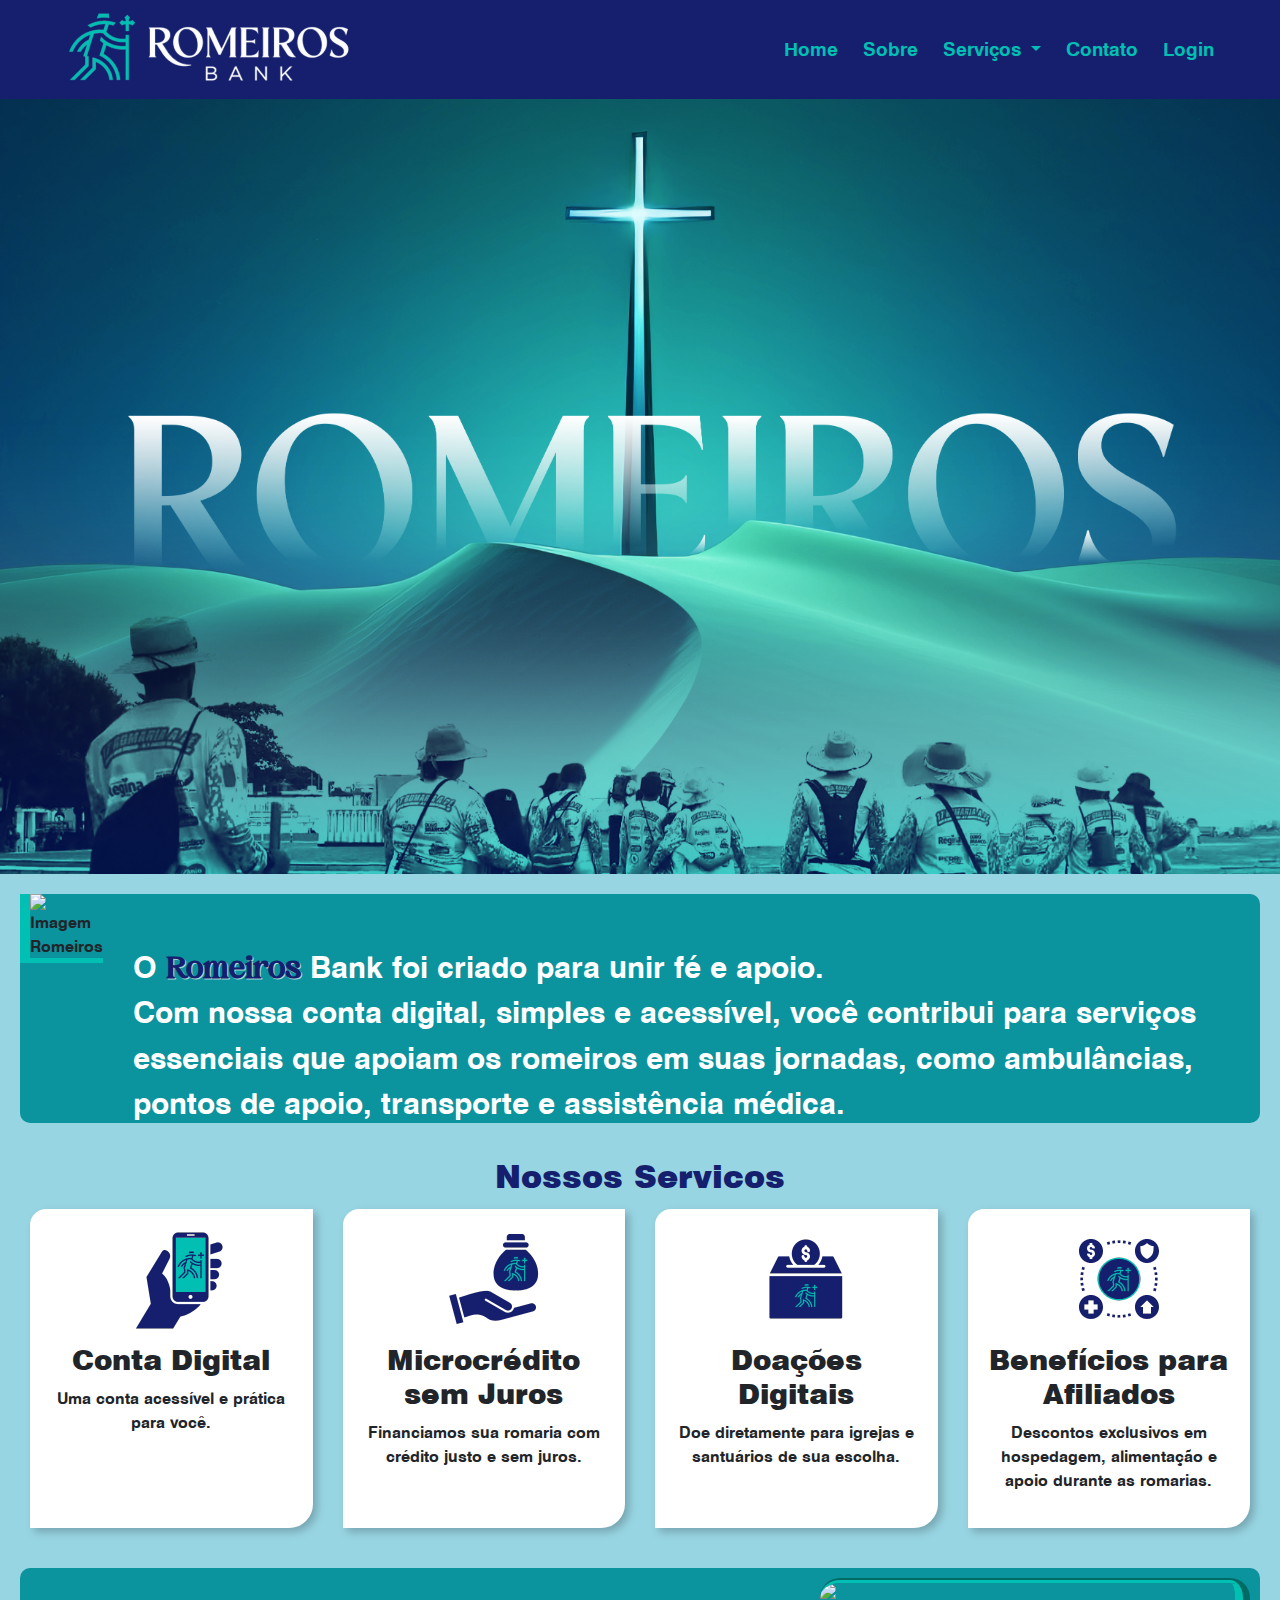
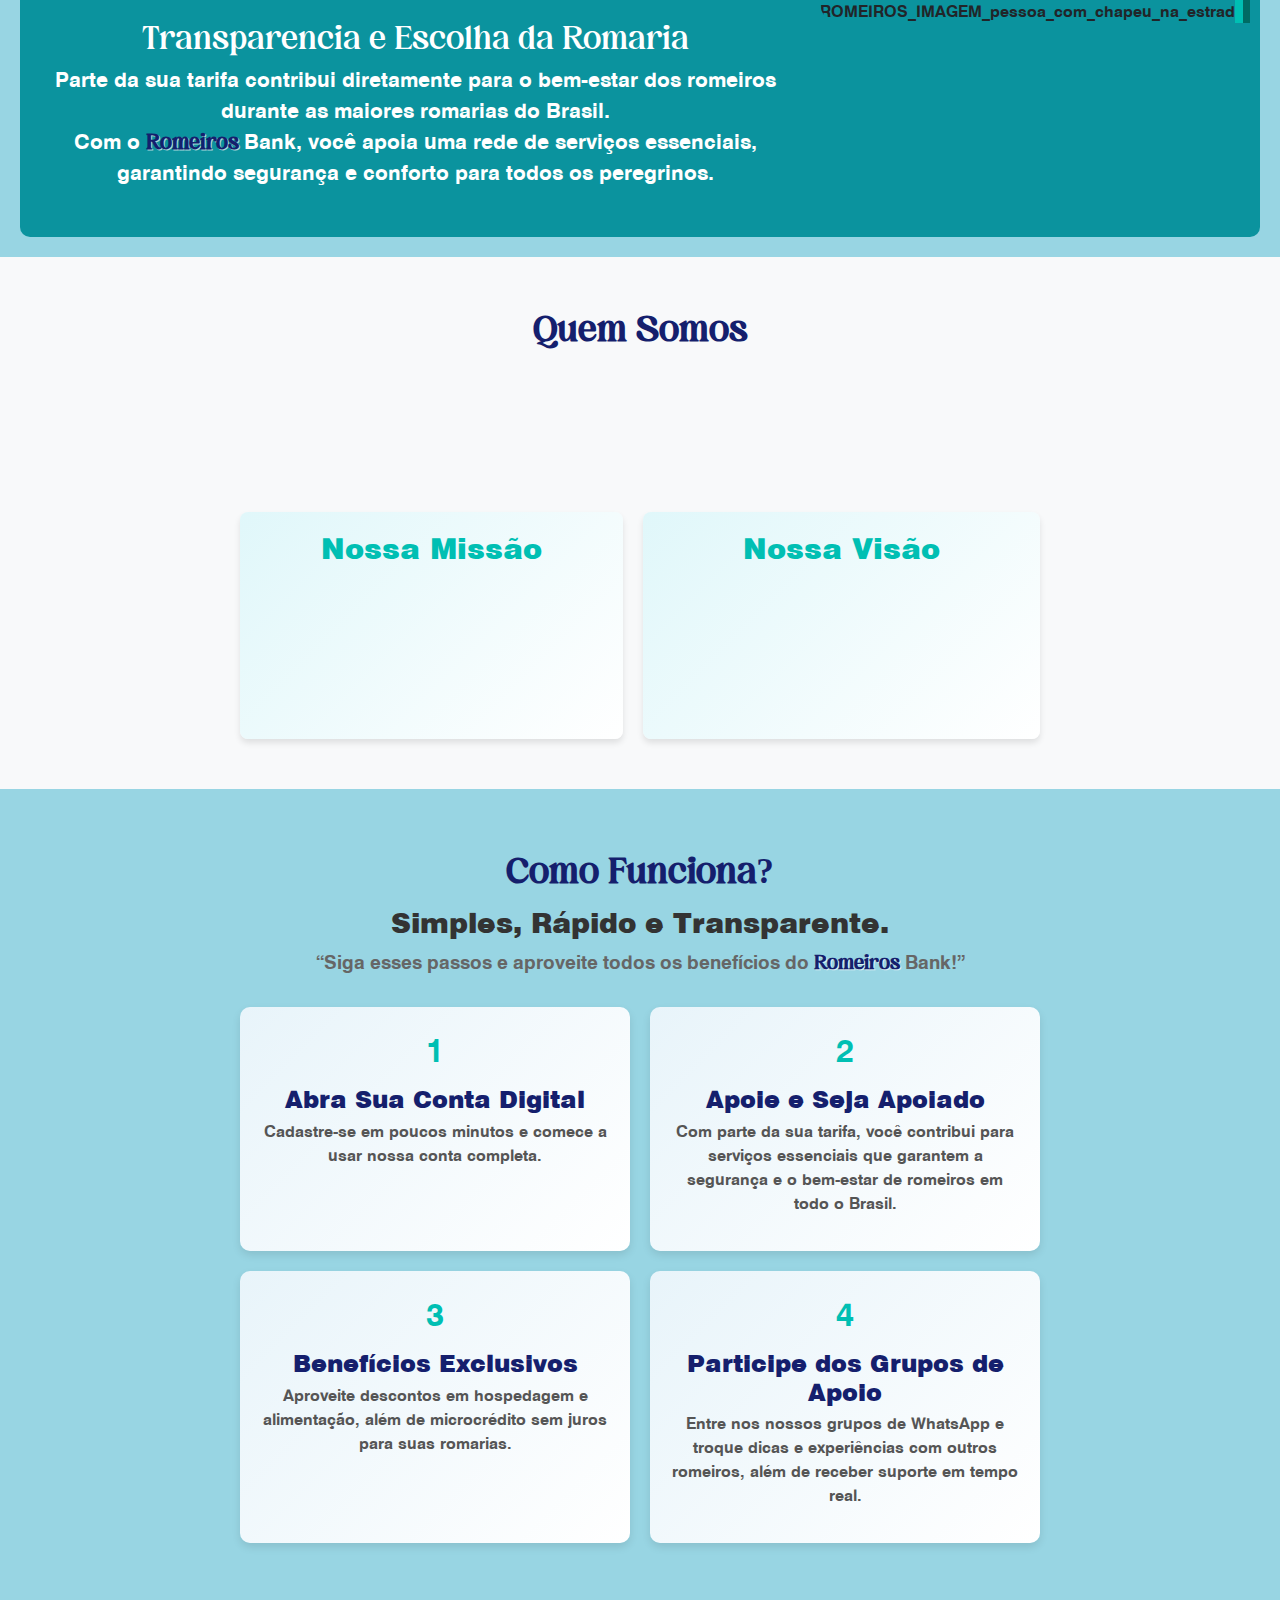
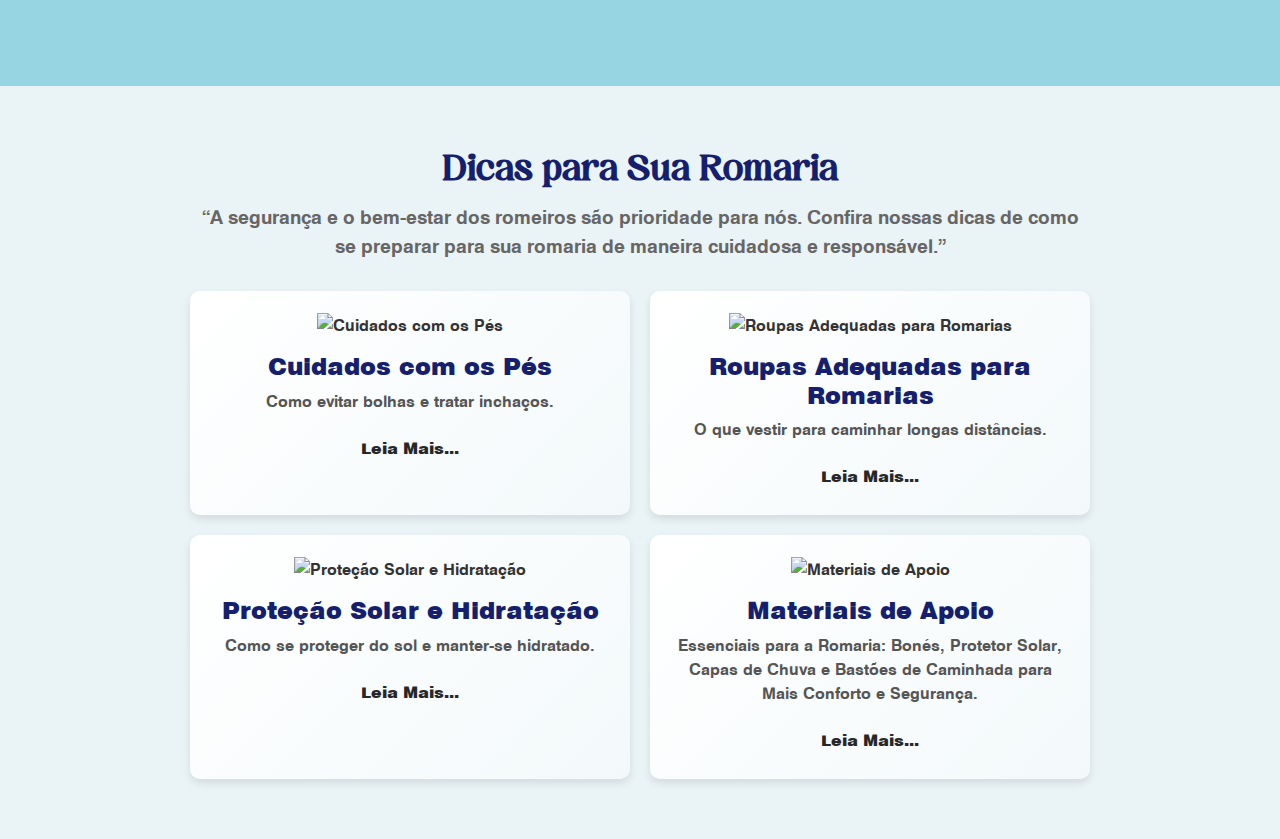
==== index.html @ 26c1cc34 "feat: initial commit" ====
<!DOCTYPE html>
<html lang="pt-br">

<head>
    <meta charset="UTF-8">
    <meta name="viewport" content="width=device-width, initial-scale=1.0">
    <title>Romeiros Bank | Juntos nas Maiores Romarias do Brasil </title>

    <link rel="shortcut icon" href="assets/img/favicon.png" type="image/x-icon">
    <!-- CSS do Bootstrap -->
    <link href="https://cdn.jsdelivr.net/npm/bootstrap@5.3.3/dist/css/bootstrap.min.css" rel="stylesheet"
        integrity="sha384-QWTKZyjpPEjISv5WaRU9OFeRpok6YctnYmDr5pNlyT2bRjXh0JMhjY6hW+ALEwIH" crossorigin="anonymous">

    <link rel="stylesheet" href="assets/css/styles.css">

    <link rel="stylesheet" href="assets/lib/animate/animate.css">

</head>

<body>
    <header>
        <div class="bg-dark text-white">
            <!-- Navbar Offcanvas -->
            <nav class="navbar navbar-expand-lg navbar-dark">
                <div class="container-fluid d-flex align-items-center">
                    <!-- Logo -->
                    <a href="#" class="logo">
                        <img src="assets/img/logo-romeiros-bank-vertical-white.png" alt="Logo Romeiros Bank"
                            class="img-fluid">
                    </a>

                    <!-- Toggle Button for Offcanvas -->
                    <button class="navbar-toggler" type="button" data-bs-toggle="offcanvas"
                        data-bs-target="#offcanvasNavbar" aria-controls="offcanvasNavbar">
                        <span class="navbar-toggler-icon"></span>
                    </button>
                </div>
                <!-- Offcanvas Menu -->
                <div class="offcanvas offcanvas-end" tabindex="-1" id="offcanvasNavbar"
                    aria-labelledby="offcanvasNavbarLabel">
                    <div class="offcanvas-header">
                        <img src="assets/img/logo-romeiros-bank-vertical.png" alt="Romeiros Bank"
                            class="img-fluid offcanvas-title" id="offcanvasNavbarLabel">
                        <button type="button" class="btn-close text-reset" data-bs-dismiss="offcanvas"
                            aria-label="Close"></button>
                    </div>
                    <div class="offcanvas-body">
                        <ul class="navbar-nav justify-content-end flex-grow-1 pe-3">
                            <li class="nav-item">
                                <a class="nav-link" href="#home">Home</a>
                            </li>
                            <li class="nav-item">
                                <a class="nav-link" href="#about">Sobre</a>
                            </li>
                            <li class="nav-item dropdown">
                                <a class="nav-link dropdown-toggle" href="#" id="servicesDropdown" role="button"
                                    data-bs-toggle="dropdown" aria-expanded="false">
                                    Serviços
                                </a>
                                <ul class="dropdown-menu" aria-labelledby="servicesDropdown">
                                    <li><a class="dropdown-item" href="#services1">Conta Digital</a></li>
                                    <li><a class="dropdown-item" href="#services2">Microcrédito</a></li>
                                    <li><a class="dropdown-item" href="#services3">Doações</a></li>
                                </ul>
                            </li>
                            <li class="nav-item">
                                <a class="nav-link" href="#contact">Contato</a>
                            </li>
                            <li class="nav-item">
                                <a class="nav-link" href="#login">Login</a>
                            </li>
                        </ul>
                    </div>
                </div>
        </div>
        </nav>
        </div>
        <section id="home" class="hero">
            <div class="hero-background">
                <img class="w-100" src="assets/img/ROMEIROS_imagem_romeiros_caminhando.jpg" alt="Hero Banner">
            </div>
            <div class="container-hero">
                <h1>Juntos nas Maiores Romarias do Brasil!</h1>
                <a href="#services" class="btn cta-button animate__animated animate__fadeIn">Abra sua Conta</a>
            </div>
            <p class="hero-description">
                A conta digital que faz a diferença na sua vida e na jornada de milhares de romeiros.
                <br>Parte da sua tarifa é investida diretamente em serviços essenciais para garantir a segurança e o
                bem-estar dos romeiros, como ambulância, transporte, pontos de apoio e muito mais.
            </p>
        </section>



    </header>

    <main>
        <section id="intro" class="intro-section">
            <div class="intro-content">
                <!-- Imagem Animada de Fundo -->
                <div class="animated-img">
                    <img src="assets/img/ROMEIROS_IMAGEM_senhora_olhando_lado_transp.png" alt="Imagem Romeiros">
                </div>
                <div class="intro-text">
                    <p>
                        O <span class="logo-span">Romeiros</span> Bank foi criado para unir fé e apoio.
                        <br>Com nossa conta digital, simples e acessível, você contribui para serviços essenciais que
                        apoiam os romeiros em suas jornadas,
                        como ambulâncias, pontos de apoio, transporte e assistência médica.
                    </p>
                </div>
            </div>
        </section>

        <section id="services" class="services-section">
            <h2>Nossos Servicos</h2>
            <div class="service-cards">
                <!-- Cartão de Serviço com Imagem Animada -->
                <div class="service-card">
                    <div class="icon-card">
                        <img src="assets/icons/digital_account_icon.png" alt="Conta Digital">
                    </div>
                    <h3>Conta Digital</h3>
                    <p>Uma conta acessível e prática para você.</p>
                </div>
                <div class="service-card">

                    <div class="icon-card">
                        <img src="assets/icons/microcredit_icon.png" alt="Microcrédito sem Juros">
                    </div>

                    <h3>Microcrédito sem Juros</h3>
                    <p>Financiamos sua romaria com crédito justo e sem juros.</p>
                </div>
                <div class="service-card">
                    <div class="icon-card">
                        <img src="assets/icons/donations_icon.png" alt="Doações Digitais">
                    </div>
                    <h3>Doações Digitais</h3>
                    <p>Doe diretamente para igrejas e santuários de sua escolha.</p>
                </div>
                <div class="service-card">
                    <div class="icon-card">
                        <img src="assets/icons/benefits_icon.png" alt="Benefícios para Afiliados">
                    </div>
                    <h3>Benefícios para Afiliados</h3>
                    <p>Descontos exclusivos em hospedagem, alimentação e apoio durante as romarias.</p>
                </div>
            </div>
        </section>

        <section id="transparency" class="transparency-section">
            <div class="transparency-content">

                <div class="transparency-text">
                    <h2>Transparencia e Escolha da Romaria</h2>
                    <p>Parte da sua tarifa contribui diretamente para o bem-estar dos romeiros durante as maiores
                        romarias do Brasil.
                        <br>Com o <span class="logo-span">Romeiros </span>Bank, você apoia uma rede de serviços
                        essenciais, garantindo
                        segurança e conforto para todos os peregrinos.
                    </p>
                    <a href="#open-account" class="btn cta-button animate__animated animate__fadeIn">Abra sua Conta
                        Agora</a>
                </div>
                <!-- Imagem Animada ao Lado do Texto -->
                <div class="transparency-img">
                    <img src="assets/img/ROMEIROS_IMAGEM_pessoa_com_chapeu_na_estrada.jpg"
                        alt="ROMEIROS_IMAGEM_pessoa_com_chapeu_na_estrada">
                </div>
            </div>
        </section>

        <section id="about" class="about-section">
            <div class="about-container">

                <!-- Quem Somos -->
                <div class="about-content">
                    <h2 class="about-title">Quem Somos</h2>
                    <p class="about-text">
                        “O <span class="logo-span">Romeiros </span> Bank não é apenas uma fintech, mas um movimento de
                        apoio aos romeiros do Brasil. Nossa missão é oferecer uma solução financeira inclusiva,
                        garantindo também o suporte necessário durante as romarias, com serviços como transporte,
                        ambulância e pontos de apoio.”
                    </p>
                </div>

                <!-- Nossa Missão -->
                <div class="mission-vision">
                    <div class="mission">
                        <h3 class="about-subtitle">Nossa Missão</h3>
                        <p class="about-text">
                            “Facilitar a vida dos romeiros com soluções financeiras acessíveis e contribuir para sua
                            segurança e bem-estar durante suas jornadas de fé.”
                        </p>
                    </div>

                    <!-- Nossa Visão -->
                    <div class="vision">
                        <h3 class="about-subtitle">Nossa Visão</h3>
                        <p class="about-text">
                            “Ser a fintech de maior impacto social nas romarias do Brasil, garantindo que parte de cada
                            tarifa seja reinvestida no cuidado direto aos romeiros.”
                        </p>
                    </div>
                </div>

            </div>
        </section>

        <section id="how-it-works" class="how-it-works-section">
            <div class="how-it-works-container">
                <h2 class="how-title">Como Funciona?</h2>
                <h3>Simples, Rápido e Transparente.</h3>
                <p class="how-intro">“Siga esses passos e aproveite todos os benefícios do <span
                        class="logo-span">Romeiros </span>Bank!”</p>

                <div class="steps-container">
                    <!-- Passo 1 -->
                    <div class="step">
                        <span class="step-number">1</span>
                        <h3 class="step-title">Abra Sua Conta Digital</h3>
                        <p class="step-description">
                            Cadastre-se em poucos minutos e comece a usar nossa conta completa.
                        </p>
                    </div>

                    <!-- Passo 2 -->
                    <div class="step">
                        <span class="step-number">2</span>
                        <h3 class="step-title">Apoie e Seja Apoiado</h3>
                        <p class="step-description">
                            Com parte da sua tarifa, você contribui para serviços essenciais que garantem a segurança e
                            o bem-estar de romeiros em todo o Brasil.
                        </p>
                    </div>

                    <!-- Passo 3 -->
                    <div class="step">
                        <span class="step-number">3</span>
                        <h3 class="step-title">Benefícios Exclusivos</h3>
                        <p class="step-description">
                            Aproveite descontos em hospedagem e alimentação, além de microcrédito sem juros para suas
                            romarias.
                        </p>
                    </div>

                    <!-- Passo 4 -->
                    <div class="step">
                        <span class="step-number">4</span>
                        <h3 class="step-title">Participe dos Grupos de Apoio</h3>
                        <p class="step-description">
                            Entre nos nossos grupos de WhatsApp e troque dicas e experiências com outros romeiros, além
                            de receber suporte em tempo real.
                        </p>
                    </div>
                </div>

                <!-- Botão CTA -->
                <a href="#signup" class="btn cta-button">Abra sua Conta Agora</a>
            </div>
        </section>

        <section id="tips" class="tips-section">
            <div class="tips-container">
                <h2 class="tips-title">Dicas para Sua Romaria</h2>
                <p class="tips-intro">
                    “A segurança e o bem-estar dos romeiros são prioridade para nós. Confira nossas dicas de como se
                    preparar para sua romaria de maneira cuidadosa e responsável.”
                </p>

                <div class="articles-container">
                    <!-- Artigo 1 -->
                    <div class="article">
                        <div class="article-image">
                            <img src="assets/img/cuidados_pes.jpg" alt="Cuidados com os Pés">
                        </div>
                        <h3 class="article-title">Cuidados com os Pés</h3>
                        <p class="article-description">Como evitar bolhas e tratar inchaços.</p>
                        <a href="#articles" class="btn btn-one"><span>Leia Mais...</span></a>
                    </div>

                    <!-- Artigo 2 -->
                    <div class="article">
                        <div class="article-image">
                            <img src="assets/img/roupas_adequadas.jpg" alt="Roupas Adequadas para Romarias">
                        </div>
                        <h3 class="article-title">Roupas Adequadas para Romarias</h3>
                        <p class="article-description">O que vestir para caminhar longas distâncias.</p>
                        <a href="#articles" class="btn btn-one"><span>Leia Mais...</span></a>
                    </div>

                    <!-- Artigo 3 -->
                    <div class="article">
                        <div class="article-image">
                            <img src="assets/img/protecao_solar.jpg" alt="Proteção Solar e Hidratação">
                        </div>
                        <h3 class="article-title">Proteção Solar e Hidratação</h3>
                        <p class="article-description">Como se proteger do sol e manter-se hidratado.</p>
                        <a href="#articles" class="btn btn-one"><span>Leia Mais...</span></a>
                    </div>

                    <!-- Artigo 4 -->
                    <div class="article">
                        <div class="article-image">
                            <img src="assets/img/materiais_apoio.jpg" alt="Materiais de Apoio">
                        </div>
                        <h3 class="article-title">Materiais de Apoio</h3>
                        <p class="article-description">Essenciais para a Romaria: Bonés, Protetor Solar, Capas de Chuva
                            e Bastões de Caminhada para Mais Conforto e Segurança.</p>
                            <a href="#articles" class="btn btn-one"><span>Leia Mais...</span></a>
                    </div>
                </div>

                

              

            

            </div>
        </section>


    </main>

    <footer>

    </footer>


    <!-- Lib -->
    <script src="https://ajax.googleapis.com/ajax/libs/jquery/3.7.1/jquery.min.js"></script>
    <script src="https://cdnjs.cloudflare.com/ajax/libs/jquery-easing/1.4.1/jquery.easing.min.js"></script>
    <script src="assets/lib/wow/wow.min.js"></script>

    <!-- JavaScript do Bootstrap e Popper -->
    <script src="https://cdn.jsdelivr.net/npm/@popperjs/core@2.11.8/dist/umd/popper.min.js"
        integrity="sha384-I7E8VVD/ismYTF4hNIPjVp/Zjvgyol6VFvRkX/vR+Vc4jQkC+hVqc2pM8ODewa9r"
        crossorigin="anonymous"></script>
    <script src="https://cdn.jsdelivr.net/npm/bootstrap@5.3.3/dist/js/bootstrap.min.js"
        integrity="sha384-0pUGZvbkm6XF6gxjEnlmuGrJXVbNuzT9qBBavbLwCsOGabYfZo0T0to5eqruptLy"
        crossorigin="anonymous"></script>

    <!-- JavaScript personalizado -->
    <script src="assets/js/script.js"></script>
</body>

</html>
---- assets/css/styles.css ----
/* Folha de Estilos */
@import url("https://cdn.jsdelivr.net/npm/bootstrap-icons@1.11.3/font/bootstrap-icons.min.css");
@import 'typography.css';
@import 'header.css';
@import 'hero.css';
@import 'sections.css';
@import 'buttons.css';


:root {
    --primary: #151F6D;
    --secondary: #00BFB3;
    --light: #98D5E3;
    --dark: #024F58;
    --middle: #98D5E3;
    --emphasis: #B1CA31;
}


/* Reset */
* {
    margin: 0;
    padding: 0;
    box-sizing: border-box;
}

/* Global */
body{
    background-color: var(--light);
}
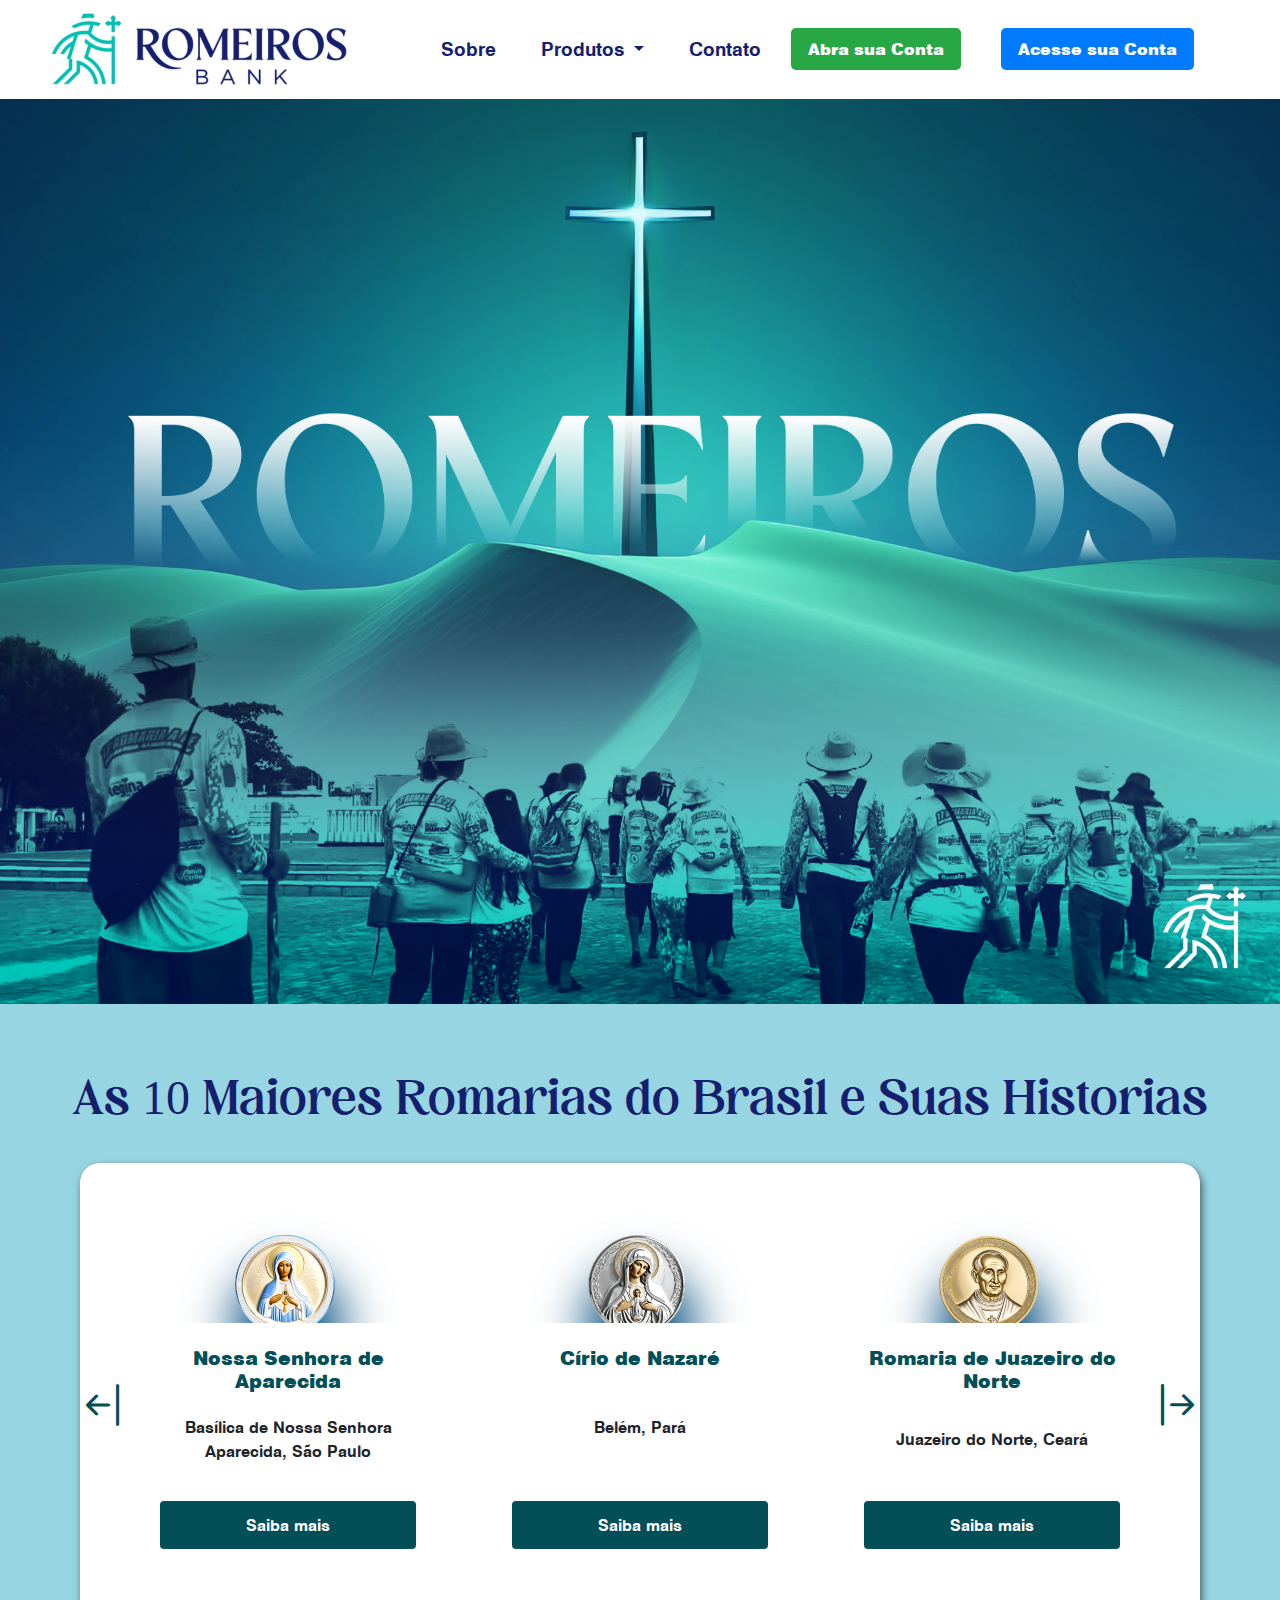
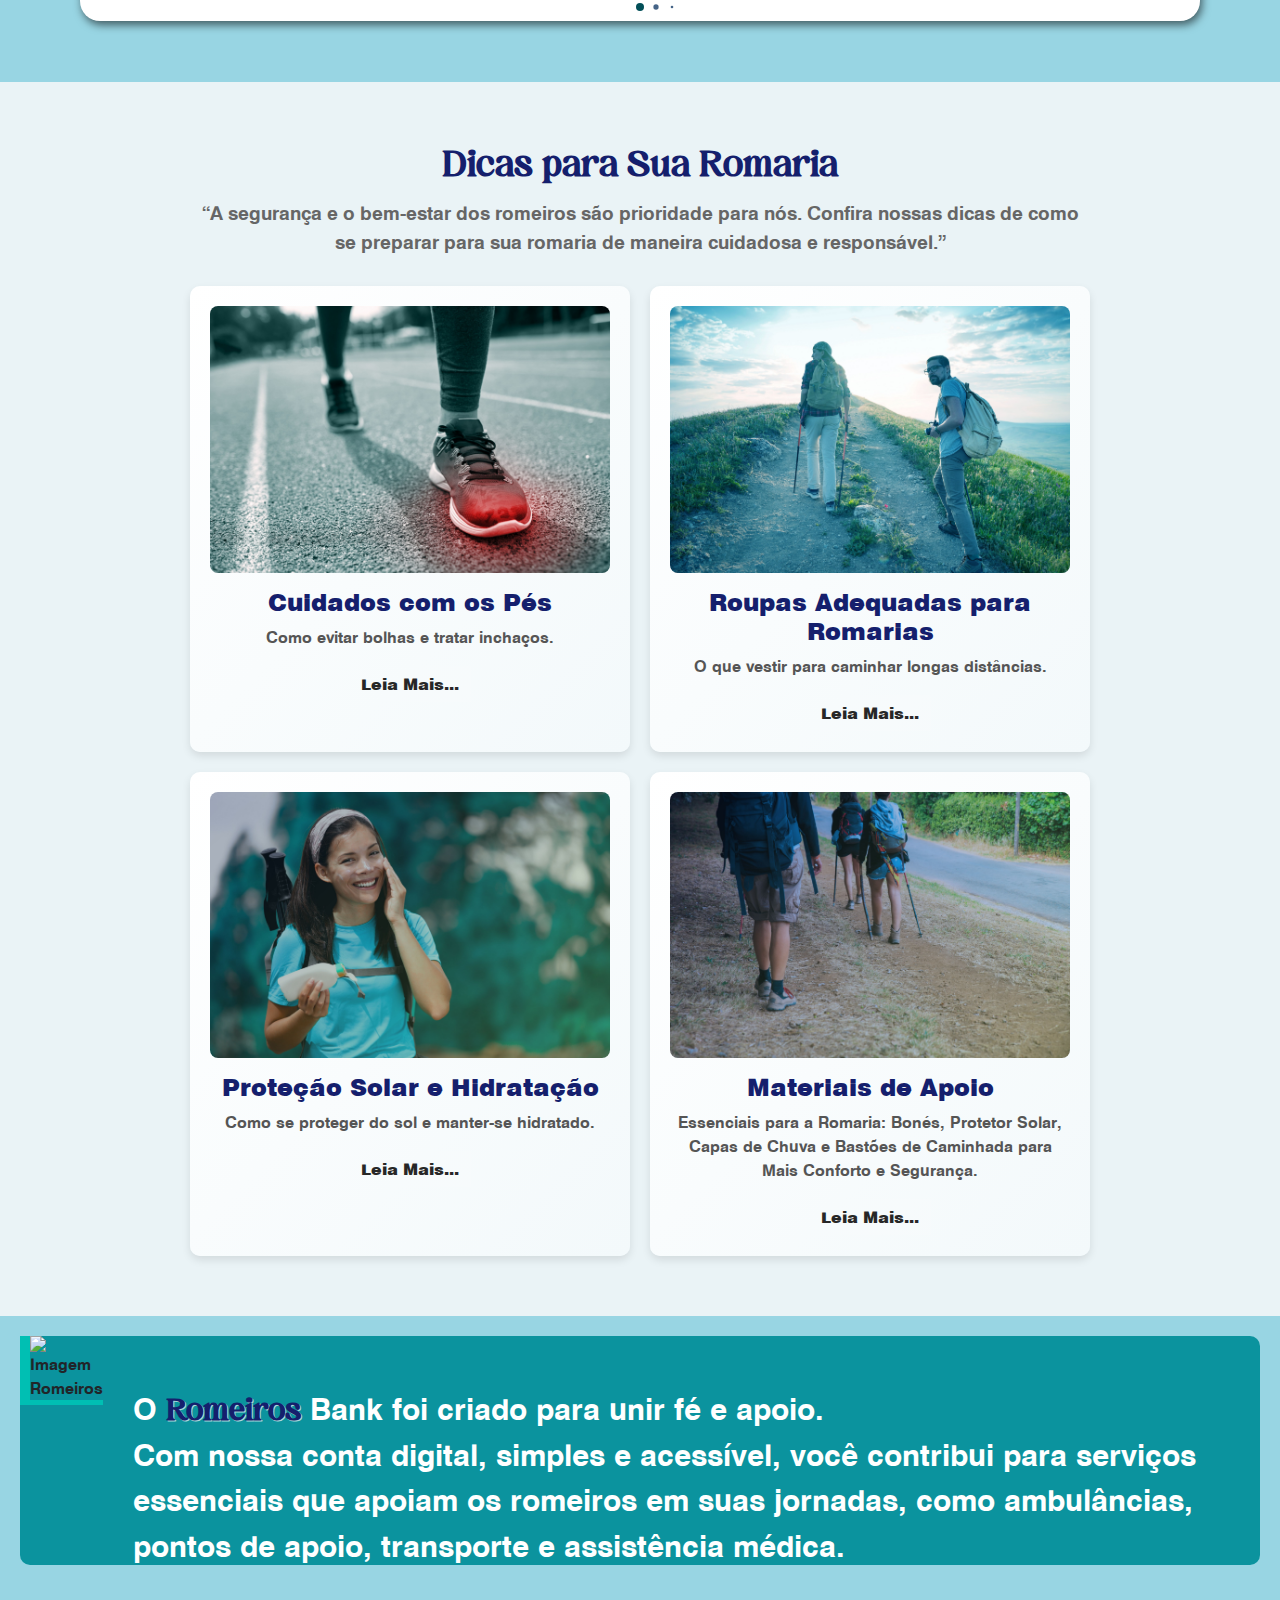
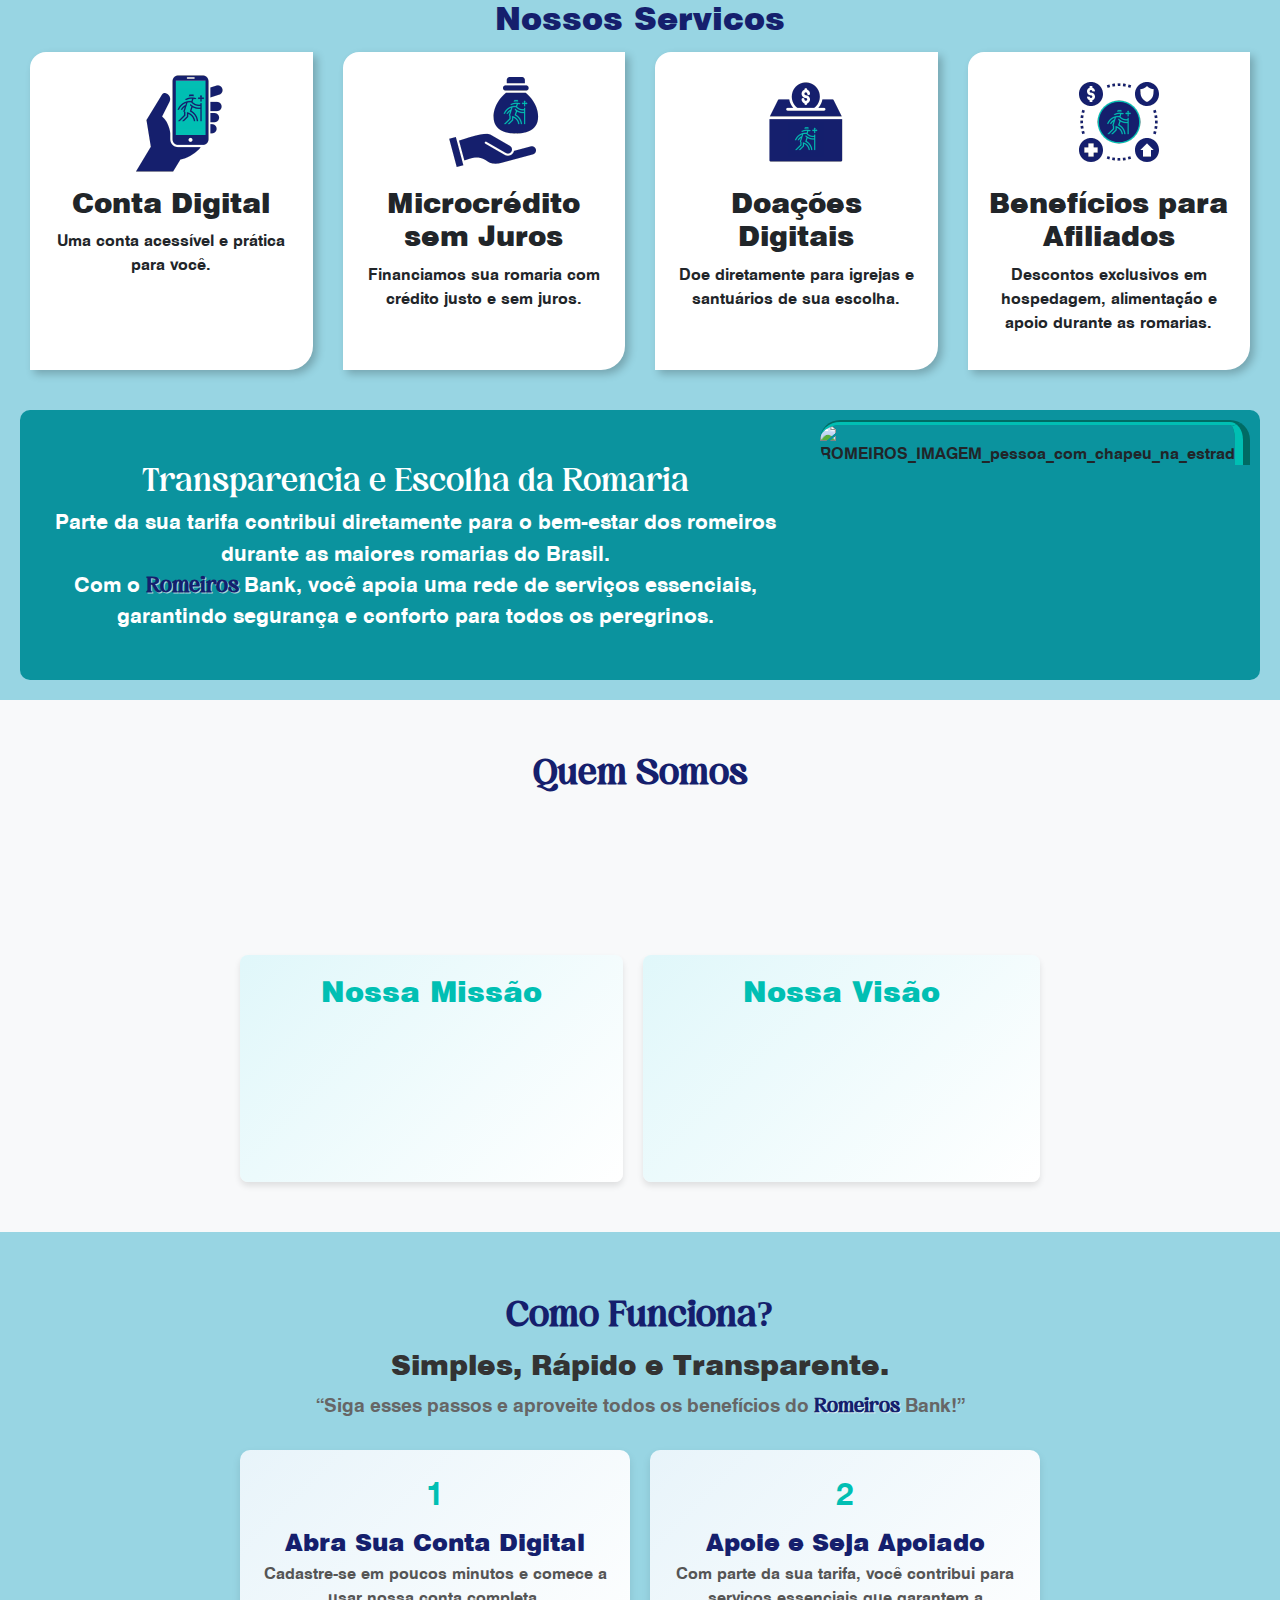
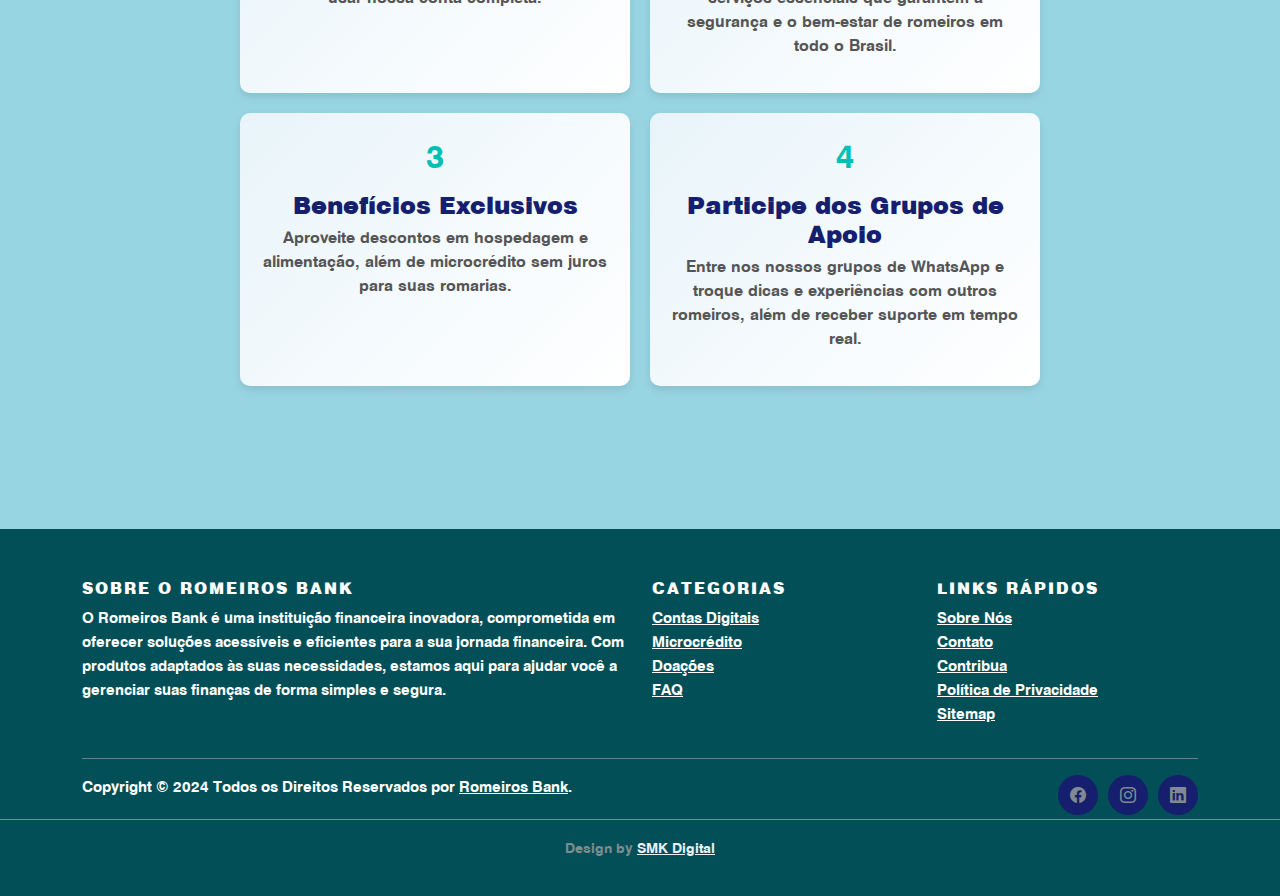
==== commit f70a152f: "feat: inclui novas secões" ====
--- a/index.html
+++ b/index.html
@@ -22,10 +22,10 @@
         <div class="bg-dark text-white">
             <!-- Navbar Offcanvas -->
             <nav class="navbar navbar-expand-lg navbar-dark">
-                <div class="container-fluid d-flex align-items-center">
+                <div class="container-nav d-flex align-items-center">
                     <!-- Logo -->
                     <a href="#" class="logo">
-                        <img src="assets/img/logo-romeiros-bank-vertical-white.png" alt="Logo Romeiros Bank"
+                        <img src="assets/img/logo-romeiros-bank-vertical.png" alt="Logo Romeiros Bank"
                             class="img-fluid">
                     </a>
 
@@ -35,6 +35,7 @@
                         <span class="navbar-toggler-icon"></span>
                     </button>
                 </div>
+
                 <!-- Offcanvas Menu -->
                 <div class="offcanvas offcanvas-end" tabindex="-1" id="offcanvasNavbar"
                     aria-labelledby="offcanvasNavbarLabel">
@@ -47,15 +48,12 @@
                     <div class="offcanvas-body">
                         <ul class="navbar-nav justify-content-end flex-grow-1 pe-3">
                             <li class="nav-item">
-                                <a class="nav-link" href="#home">Home</a>
-                            </li>
-                            <li class="nav-item">
                                 <a class="nav-link" href="#about">Sobre</a>
                             </li>
                             <li class="nav-item dropdown">
                                 <a class="nav-link dropdown-toggle" href="#" id="servicesDropdown" role="button"
                                     data-bs-toggle="dropdown" aria-expanded="false">
-                                    Serviços
+                                    Produtos
                                 </a>
                                 <ul class="dropdown-menu" aria-labelledby="servicesDropdown">
                                     <li><a class="dropdown-item" href="#services1">Conta Digital</a></li>
@@ -67,14 +65,18 @@
                                 <a class="nav-link" href="#contact">Contato</a>
                             </li>
                             <li class="nav-item">
-                                <a class="nav-link" href="#login">Login</a>
+                                <a href="#login" class="btn btn-open-account">Abra sua Conta</a>
+                            </li>
+                            <li class="nav-item">
+                                <a href="#login" class="btn btn-access-account">Acesse sua Conta</a>
                             </li>
                         </ul>
                     </div>
                 </div>
+            </nav>
+
         </div>
-        </nav>
-        </div>
+
         <section id="home" class="hero">
             <div class="hero-background">
                 <img class="w-100" src="assets/img/ROMEIROS_imagem_romeiros_caminhando.jpg" alt="Hero Banner">
@@ -83,18 +85,257 @@
                 <h1>Juntos nas Maiores Romarias do Brasil!</h1>
                 <a href="#services" class="btn cta-button animate__animated animate__fadeIn">Abra sua Conta</a>
             </div>
-            <p class="hero-description">
+            <!-- <p class="hero-description">
                 A conta digital que faz a diferença na sua vida e na jornada de milhares de romeiros.
                 <br>Parte da sua tarifa é investida diretamente em serviços essenciais para garantir a segurança e o
                 bem-estar dos romeiros, como ambulância, transporte, pontos de apoio e muito mais.
-            </p>
-        </section>
-
-
+            </p> -->
+        </section>
 
     </header>
 
     <main>
+        <section class="romarias">
+            <h1 class="card__title">As 10 Maiores Romarias do Brasil e Suas Historias</h1>
+            <div class="container-romaria">
+                <div class="card__container swiper ">
+                    <div class="card__content">
+                        <div class="swiper-wrapper">
+
+                            <article class="card__article swiper-slide">
+                                <div class="card__image">
+                                    <img src="assets/icons/romarias-nossa-senhora-aparecida.png" alt="icone-romarias"
+                                        class="card__img">
+                                    <div class="card__shadow"></div>
+                                </div>
+                                <div class="card__data">
+                                    <h3 class="card__name">Nossa Senhora de Aparecida</h3>
+                                    <p class="card__description">
+                                        Basílica de Nossa Senhora Aparecida, São Paulo
+                                    </p>
+
+                                    <a href="#" class="card__button">Saiba mais</a>
+                                </div>
+                            </article>
+
+                            <article class="card__article swiper-slide">
+                                <div class="card__image">
+                                    <img src="assets/icons/romarias-cirio-nazare.png" alt="icone-romarias"
+                                        class="card__img">
+                                    <div class="card__shadow"></div>
+                                </div>
+                                <div class="card__data">
+                                    <h3 class="card__name">Círio de Nazaré</h3>
+                                    <p class="card__description">
+                                        Belém, Pará
+                                    </p>
+
+                                    <a href="#" class="card__button">Saiba mais</a>
+                                </div>
+                            </article>
+
+                            <article class="card__article swiper-slide">
+                                <div class="card__image">
+                                    <img src="assets/icons/romarias-juazeiro-do-Norte.png" alt="icone-romarias"
+                                        class="card__img">
+                                    <div class="card__shadow"></div>
+                                </div>
+                                <div class="card__data">
+                                    <h3 class="card__name">Romaria de Juazeiro do Norte</h3>
+                                    <p class="card__description">
+                                        Juazeiro do Norte, Ceará
+                                    </p>
+
+                                    <a href="#" class="card__button">Saiba mais</a>
+                                </div>
+                            </article>
+
+                            <article class="card__article swiper-slide">
+                                <div class="card__image">
+                                    <img src="assets/icons/romarias-divino-pai-eterno.png" alt="icone-romarias"
+                                        class="card__img">
+                                    <div class="card__shadow"></div>
+                                </div>
+                                <div class="card__data">
+                                    <h3 class="card__name">Festa do Divino Pai Eterno</h3>
+                                    <p class="card__description">
+                                        Trindade, Goiás
+                                    </p>
+
+                                    <a href="#" class="card__button">Saiba mais</a>
+                                </div>
+                            </article>
+
+                            <article class="card__article swiper-slide">
+                                <div class="card__image">
+                                    <img src="assets/icons/romarias-bom-jesus-da-lapa.png" alt="icone-romarias"
+                                        class="card__img">
+                                    <div class="card__shadow"></div>
+                                </div>
+                                <div class="card__data">
+                                    <h3 class="card__name">Bom Jesus da Lapa</h3>
+                                    <p class="card__description">
+                                        Bom Jesus da Lapa, Bahia
+                                    </p>
+
+                                    <a href="#" class="card__button">Saiba mais</a>
+                                </div>
+                            </article>
+
+                            <article class="card__article swiper-slide">
+                                <div class="card__image">
+                                    <img src="assets/icons/romarias-nossa-senhora-da-penha.png" alt="icone-romarias"
+                                        class="card__img">
+                                    <div class="card__shadow"></div>
+                                </div>
+                                <div class="card__data">
+                                    <h3 class="card__name">Nossa Senhora da Penha</h3>
+                                    <p class="card__description">
+                                        Rio de Janeiro, RJ
+                                    </p>
+
+                                    <a href="#" class="card__button">Saiba mais</a>
+                                </div>
+                            </article>
+
+                            <article class="card__article swiper-slide">
+                                <div class="card__image">
+                                    <img src="assets/icons/romarias-sao-francisco-das-chagas.png" alt="icone-romarias"
+                                        class="card__img">
+                                    <div class="card__shadow"></div>
+                                </div>
+                                <div class="card__data">
+                                    <h3 class="card__name">Festa de São Francisco das Chagas</h3>
+                                    <p class="card__description">
+                                        Canindé, Ceará
+                                    </p>
+
+                                    <a href="#" class="card__button">Saiba mais</a>
+                                </div>
+                            </article>
+
+                            <article class="card__article swiper-slide">
+                                <div class="card__image">
+                                    <img src="assets/icons/romarias-senhor-do-bonfim.png" alt="icone-romarias"
+                                        class="card__img">
+                                    <div class="card__shadow"></div>
+                                </div>
+                                <div class="card__data">
+                                    <h3 class="card__name">Romaria do Senhor do Bonfim</h3>
+                                    <p class="card__description">
+                                        Salvador, Bahia
+                                    </p>
+
+                                    <a href="#" class="card__button">Saiba mais</a>
+                                </div>
+                            </article>
+
+                            <article class="card__article swiper-slide">
+                                <div class="card__image">
+                                    <img src="assets/icons/romarias-sao-jose-do-ribamar.png" alt="icone-romarias"
+                                        class="card__img">
+                                    <div class="card__shadow"></div>
+                                </div>
+                                <div class="card__data">
+                                    <h3 class="card__name">Romaria de São José de Ribamar</h3>
+                                    <p class="card__description">
+                                        São José de Ribamar, Maranhão
+                                    </p>
+
+                                    <a href="#" class="card__button">Saiba mais</a>
+                                </div>
+                            </article>
+
+                            <article class="card__article swiper-slide">
+                                <div class="card__image">
+                                    <img src="assets/icons/romarias-divino-espirito-santo.png" alt="icone-romarias"
+                                        class="card__img">
+                                    <div class="card__shadow"></div>
+                                </div>
+                                <div class="card__data">
+                                    <h3 class="card__name">Romaria do Divino Espírito Santo</h3>
+                                    <p class="card__description">
+                                        Mogi das Cruzes, São Paulo
+                                    </p>
+
+                                    <a href="#" class="card__button">Saiba mais</a>
+                                </div>
+                            </article>
+                        </div>
+                    </div>
+
+                    <!-- Navigation buttons -->
+                    <div class="swiper-button-prev">
+                        <i class="bi bi-arrow-bar-left"></i>
+                    </div>
+
+                    <div class="swiper-button-next">
+                        <i class="bi bi-arrow-bar-right"></i>
+                    </div>
+
+                    <!-- Pagination -->
+                    <div class="swiper-pagination"></div>
+                </div>
+            </div>
+        </section>
+
+
+        <section id="tips" class="tips-section">
+            <div class="tips-container">
+                <h2 class="tips-title">Dicas para Sua Romaria</h2>
+                <p class="tips-intro">
+                    “A segurança e o bem-estar dos romeiros são prioridade para nós. Confira nossas dicas de como se
+                    preparar para sua romaria de maneira cuidadosa e responsável.”
+                </p>
+
+                <div class="articles-container">
+                    <!-- Artigo 1 -->
+                    <div class="article">
+                        <div class="article-image">
+                            <img src="assets/img/romeiros-dicas-pes.jpg" alt="Cuidados com os Pés">
+                        </div>
+                        <h3 class="article-title">Cuidados com os Pés</h3>
+                        <p class="article-description">Como evitar bolhas e tratar inchaços.</p>
+                        <a href="#articles" class="btn btn-one"><span>Leia Mais...</span></a>
+                    </div>
+
+                    <!-- Artigo 2 -->
+                    <div class="article">
+                        <div class="article-image">
+                            <img src="assets/img/romeiros-dicas-roupas.jpg" alt="Roupas Adequadas para Romarias">
+                        </div>
+                        <h3 class="article-title">Roupas Adequadas para Romarias</h3>
+                        <p class="article-description">O que vestir para caminhar longas distâncias.</p>
+                        <a href="#articles" class="btn btn-one"><span>Leia Mais...</span></a>
+                    </div>
+
+                    <!-- Artigo 3 -->
+                    <div class="article">
+                        <div class="article-image">
+                            <img src="assets/img/romeiros-dicas-protetor-solar.jpg" alt="Proteção Solar e Hidratação">
+                        </div>
+                        <h3 class="article-title">Proteção Solar e Hidratação</h3>
+                        <p class="article-description">Como se proteger do sol e manter-se hidratado.</p>
+                        <a href="#articles" class="btn btn-one"><span>Leia Mais...</span></a>
+                    </div>
+
+                    <!-- Artigo 4 -->
+                    <div class="article">
+                        <div class="article-image">
+                            <img src="assets/img/romeiros-dicas-acessorios.jpg" alt="Materiais de Apoio">
+                        </div>
+                        <h3 class="article-title">Materiais de Apoio</h3>
+                        <p class="article-description">Essenciais para a Romaria: Bonés, Protetor Solar, Capas de Chuva
+                            e Bastões de Caminhada para Mais Conforto e Segurança.</p>
+                        <a href="#articles" class="btn btn-one"><span>Leia Mais...</span></a>
+                    </div>
+                </div>
+
+            </div>
+        </section>
+
+
+
         <section id="intro" class="intro-section">
             <div class="intro-content">
                 <!-- Imagem Animada de Fundo -->
@@ -260,74 +501,60 @@
                 <a href="#signup" class="btn cta-button">Abra sua Conta Agora</a>
             </div>
         </section>
-
-        <section id="tips" class="tips-section">
-            <div class="tips-container">
-                <h2 class="tips-title">Dicas para Sua Romaria</h2>
-                <p class="tips-intro">
-                    “A segurança e o bem-estar dos romeiros são prioridade para nós. Confira nossas dicas de como se
-                    preparar para sua romaria de maneira cuidadosa e responsável.”
-                </p>
-
-                <div class="articles-container">
-                    <!-- Artigo 1 -->
-                    <div class="article">
-                        <div class="article-image">
-                            <img src="assets/img/cuidados_pes.jpg" alt="Cuidados com os Pés">
-                        </div>
-                        <h3 class="article-title">Cuidados com os Pés</h3>
-                        <p class="article-description">Como evitar bolhas e tratar inchaços.</p>
-                        <a href="#articles" class="btn btn-one"><span>Leia Mais...</span></a>
-                    </div>
-
-                    <!-- Artigo 2 -->
-                    <div class="article">
-                        <div class="article-image">
-                            <img src="assets/img/roupas_adequadas.jpg" alt="Roupas Adequadas para Romarias">
-                        </div>
-                        <h3 class="article-title">Roupas Adequadas para Romarias</h3>
-                        <p class="article-description">O que vestir para caminhar longas distâncias.</p>
-                        <a href="#articles" class="btn btn-one"><span>Leia Mais...</span></a>
-                    </div>
-
-                    <!-- Artigo 3 -->
-                    <div class="article">
-                        <div class="article-image">
-                            <img src="assets/img/protecao_solar.jpg" alt="Proteção Solar e Hidratação">
-                        </div>
-                        <h3 class="article-title">Proteção Solar e Hidratação</h3>
-                        <p class="article-description">Como se proteger do sol e manter-se hidratado.</p>
-                        <a href="#articles" class="btn btn-one"><span>Leia Mais...</span></a>
-                    </div>
-
-                    <!-- Artigo 4 -->
-                    <div class="article">
-                        <div class="article-image">
-                            <img src="assets/img/materiais_apoio.jpg" alt="Materiais de Apoio">
-                        </div>
-                        <h3 class="article-title">Materiais de Apoio</h3>
-                        <p class="article-description">Essenciais para a Romaria: Bonés, Protetor Solar, Capas de Chuva
-                            e Bastões de Caminhada para Mais Conforto e Segurança.</p>
-                            <a href="#articles" class="btn btn-one"><span>Leia Mais...</span></a>
-                    </div>
-                </div>
-
-                
-
-              
-
-            
-
-            </div>
-        </section>
-
-
     </main>
 
-    <footer>
-
+    <footer class="site-footer">
+        <div class="container">
+            <div class="row">
+                <div class="col-sm-12 col-md-6">
+                    <h6>Sobre o Romeiros Bank</h6>
+                    <p class="text-justify">O Romeiros Bank é uma instituição financeira inovadora, comprometida em oferecer soluções acessíveis e eficientes para a sua jornada financeira. Com produtos adaptados às suas necessidades, estamos aqui para ajudar você a gerenciar suas finanças de forma simples e segura.</p>
+                </div>
+    
+                <div class="col-xs-6 col-md-3">
+                    <h6>Categorias</h6>
+                    <ul class="footer-links">
+                        <li><a href="#contas">Contas Digitais</a></li>
+                        <li><a href="#microcredito">Microcrédito</a></li>
+                        <li><a href="#doacoes">Doações</a></li>
+                        <li><a href="#faq">FAQ</a></li>
+                    </ul>
+                </div>
+    
+                <div class="col-xs-6 col-md-3">
+                    <h6>Links Rápidos</h6>
+                    <ul class="footer-links">
+                        <li><a href="#sobre">Sobre Nós</a></li>
+                        <li><a href="#contato">Contato</a></li>
+                        <li><a href="#contribuir">Contribua</a></li>
+                        <li><a href="#politica-de-privacidade">Política de Privacidade</a></li>
+                        <li><a href="#sitemap">Sitemap</a></li>
+                    </ul>
+                </div>
+            </div>
+            <hr>
+        </div>
+        <div class="container">
+            <div class="row">
+                <div class="col-md-8 col-sm-6 col-xs-12">
+                    <p class="copyright-text">Copyright &copy; 2024 Todos os Direitos Reservados por 
+                        <a href="#">Romeiros Bank</a>.
+                    </p>
+                </div>
+    
+                <div class="col-md-4 col-sm-6 col-xs-12">
+                    <ul class="social-icons">
+                        <li><a class="facebook" href="#"><i class="bi bi-facebook"></i></a></li>
+                        <li><a class="instagram" href="#"><i class="bi bi-instagram"></i></a></li>
+                        <li><a class="linkedin" href="#"><i class="bi bi-linkedin"></i></a></li>
+                    </ul>
+                </div>
+            </div>
+        </div>
+        <div class="footer-credits">
+            <p>Design by <a href="https://smkdigital.com.br/" target="_blank">SMK Digital</a></p>
+        </div>
     </footer>
-
 
     <!-- Lib -->
     <script src="https://ajax.googleapis.com/ajax/libs/jquery/3.7.1/jquery.min.js"></script>
@@ -342,6 +569,9 @@
         integrity="sha384-0pUGZvbkm6XF6gxjEnlmuGrJXVbNuzT9qBBavbLwCsOGabYfZo0T0to5eqruptLy"
         crossorigin="anonymous"></script>
 
+    <!-- swiper js -->
+    <script src="assets/js/swiper-bundle.min.js"></script>
+
     <!-- JavaScript personalizado -->
     <script src="assets/js/script.js"></script>
 </body>
--- a/assets/css/styles.css
+++ b/assets/css/styles.css
@@ -1,11 +1,12 @@
 /* Folha de Estilos */
 @import url("https://cdn.jsdelivr.net/npm/bootstrap-icons@1.11.3/font/bootstrap-icons.min.css");
+@import 'swiper-bundle.min.css';
 @import 'typography.css';
 @import 'header.css';
 @import 'hero.css';
 @import 'sections.css';
 @import 'buttons.css';
-
+@import 'footer.css';
 
 :root {
     --primary: #151F6D;
@@ -28,3 +29,4 @@
 body{
     background-color: var(--light);
 }
+
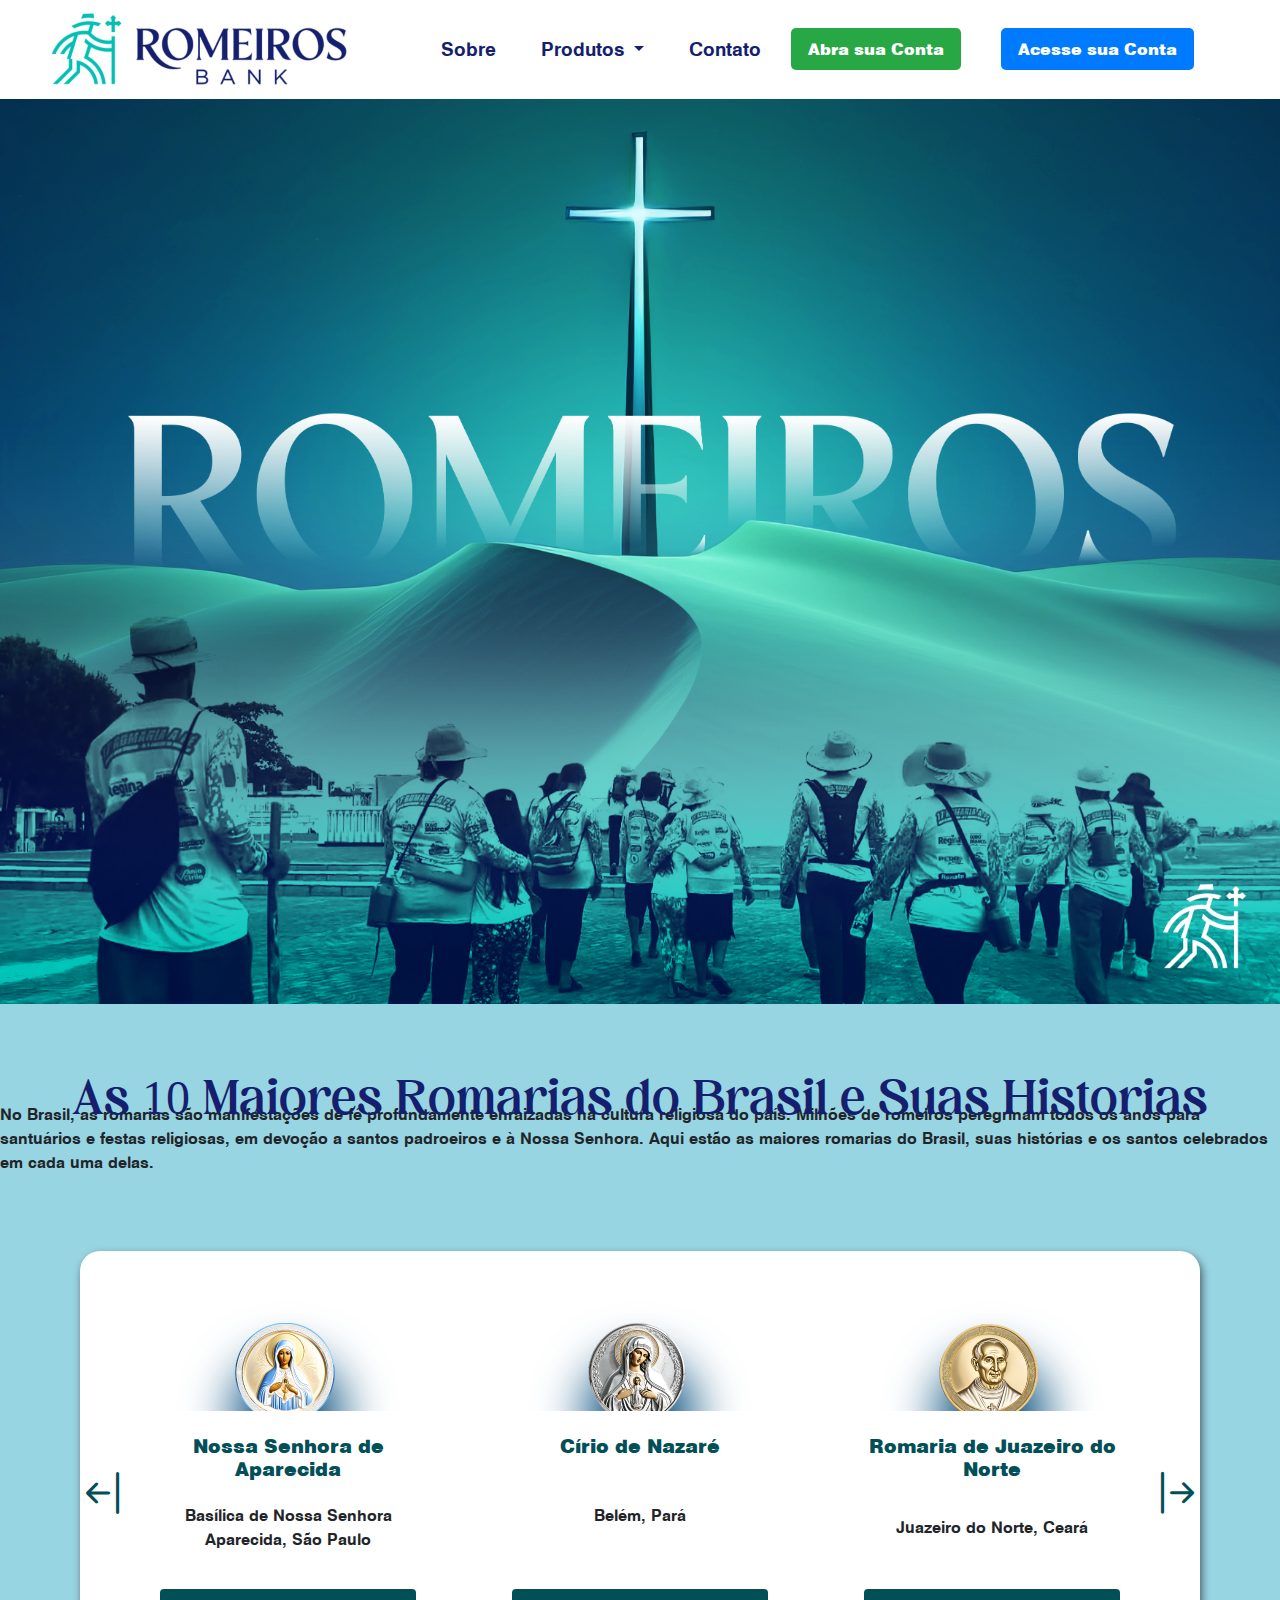
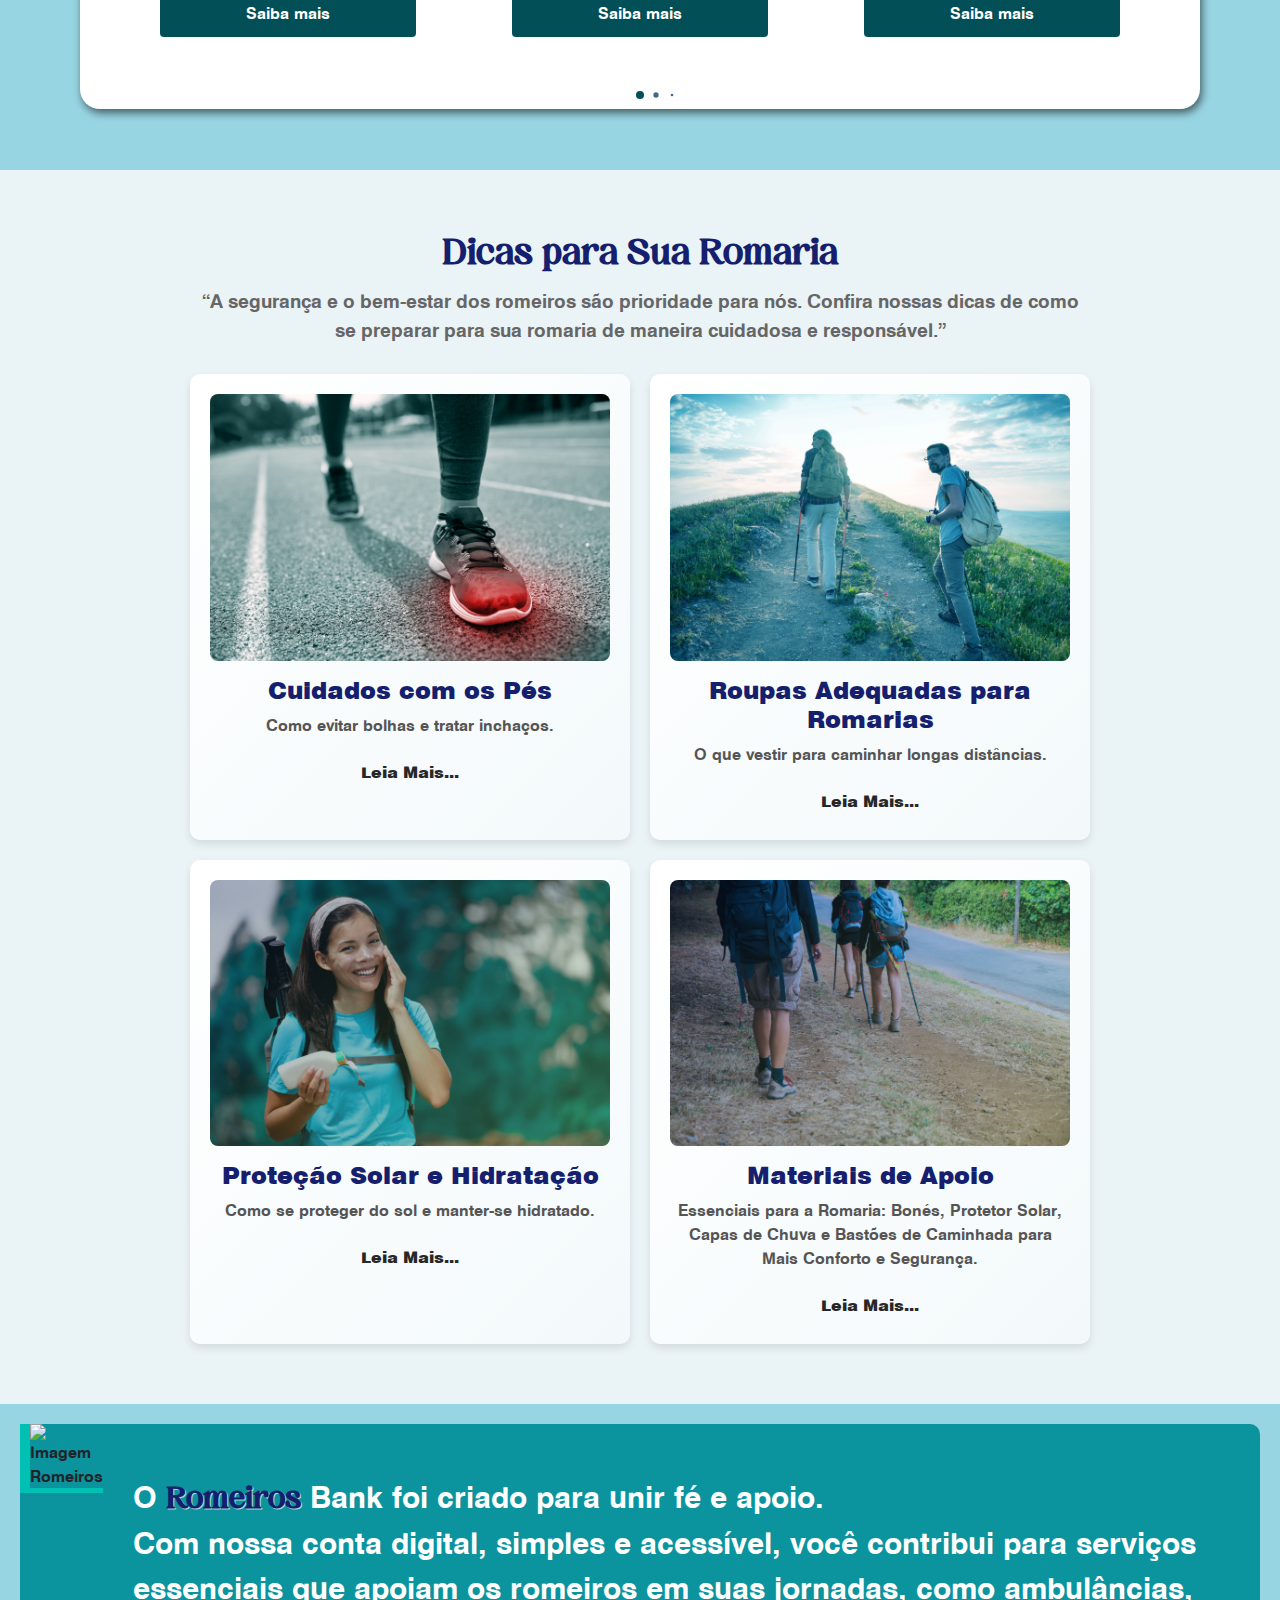
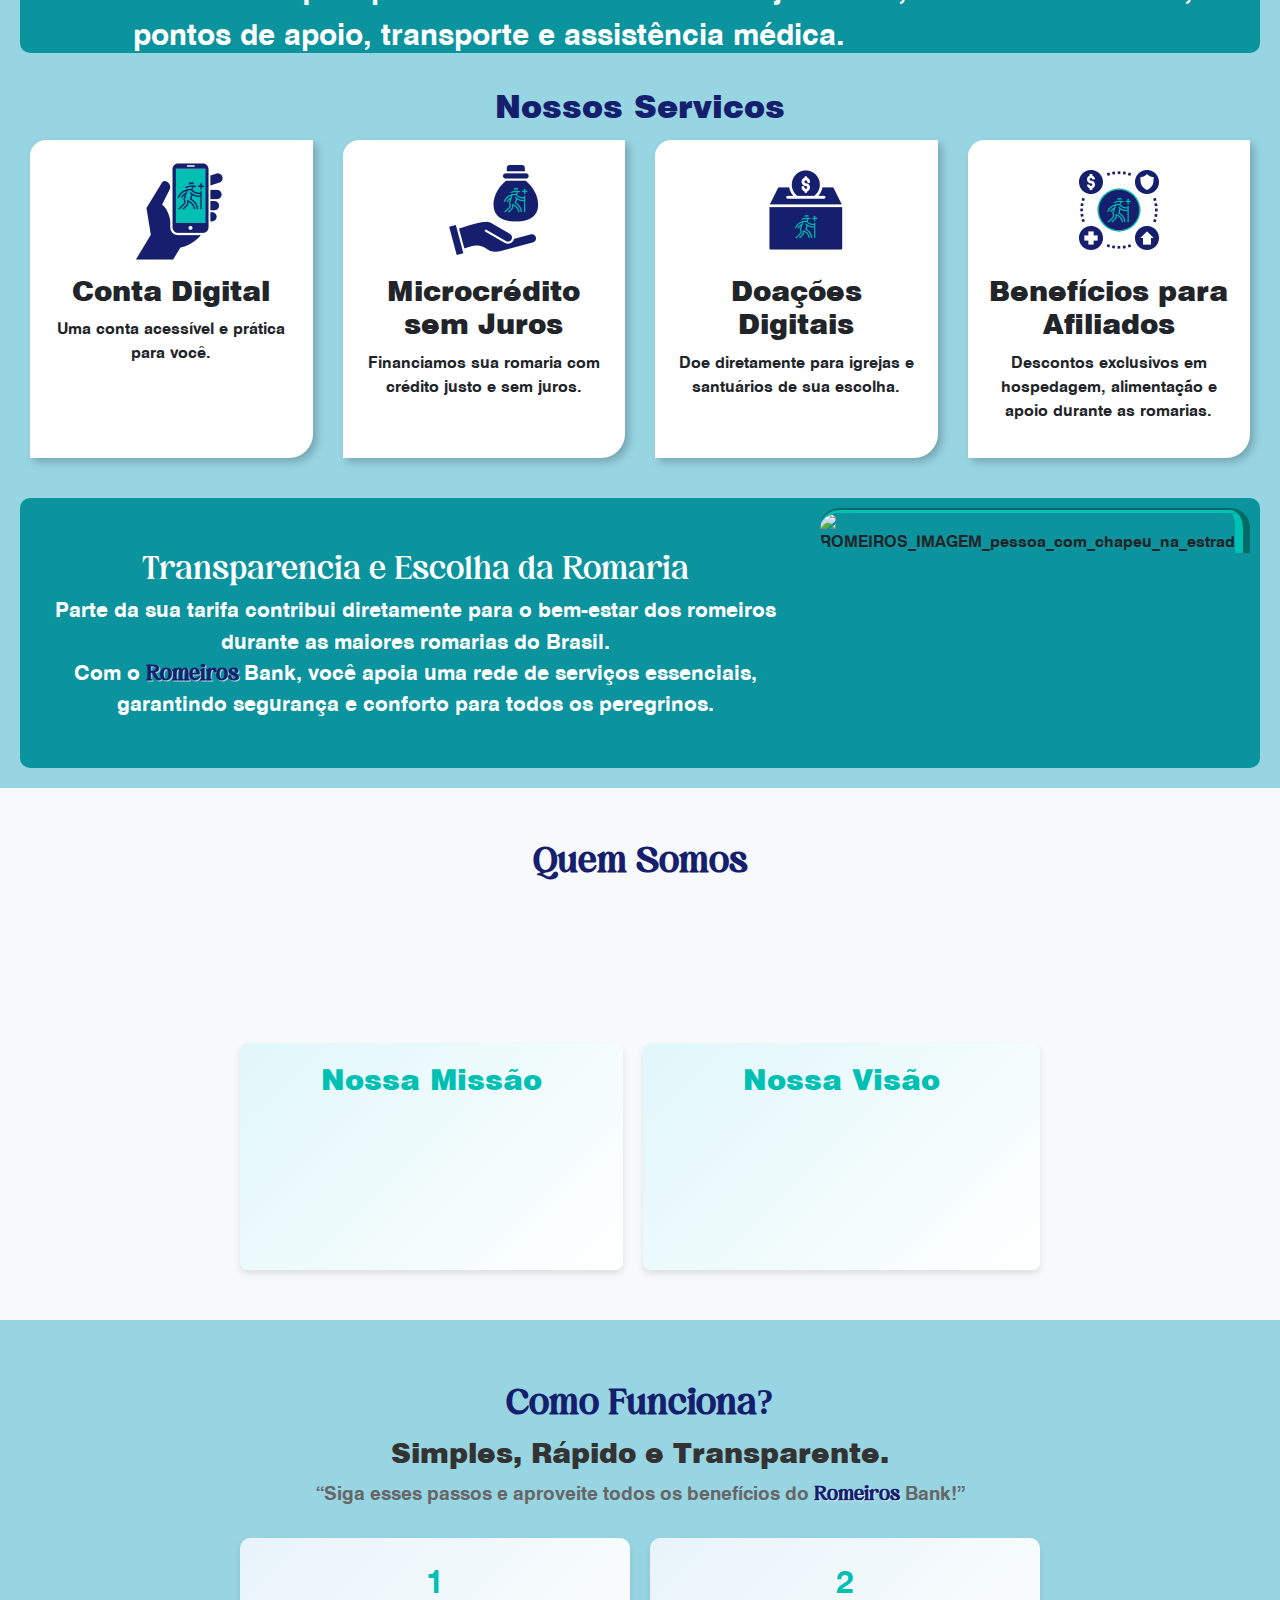
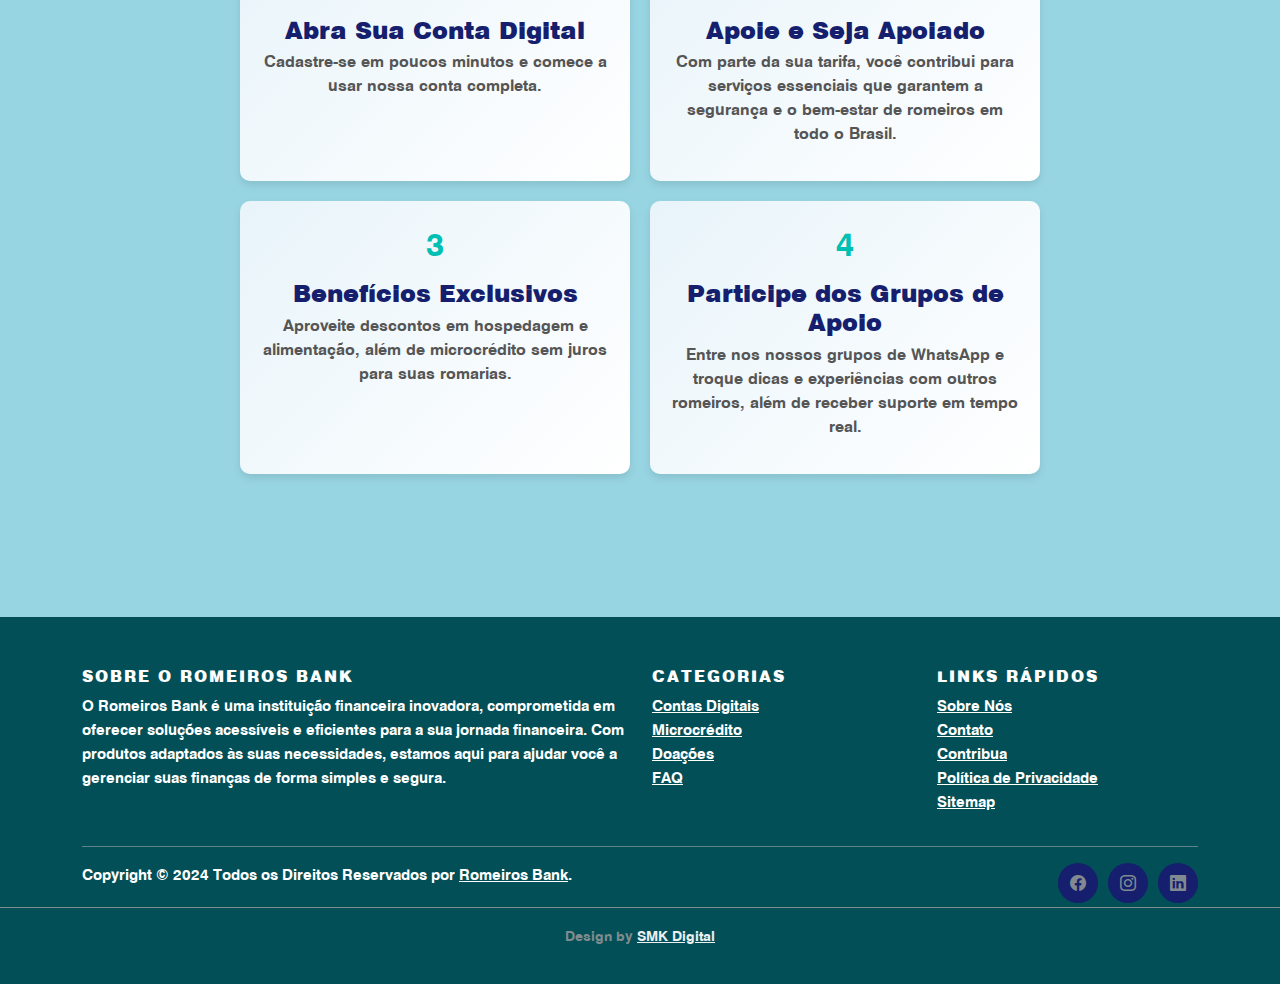
==== commit ff5c4190: "feat: atualiza seção romarias" ====
--- a/index.html
+++ b/index.html
@@ -97,6 +97,11 @@
     <main>
         <section class="romarias">
             <h1 class="card__title">As 10 Maiores Romarias do Brasil e Suas Historias</h1>
+            <p class="card__text">
+                No Brasil, as romarias são manifestações de fé profundamente enraizadas na cultura religiosa do país. 
+                Milhões de romeiros peregrinam todos os anos para santuários e festas religiosas, em devoção a santos padroeiros e à Nossa Senhora. 
+                Aqui estão as maiores romarias do Brasil, suas histórias e os santos celebrados em cada uma delas.
+            </p>
             <div class="container-romaria">
                 <div class="card__container swiper ">
                     <div class="card__content">
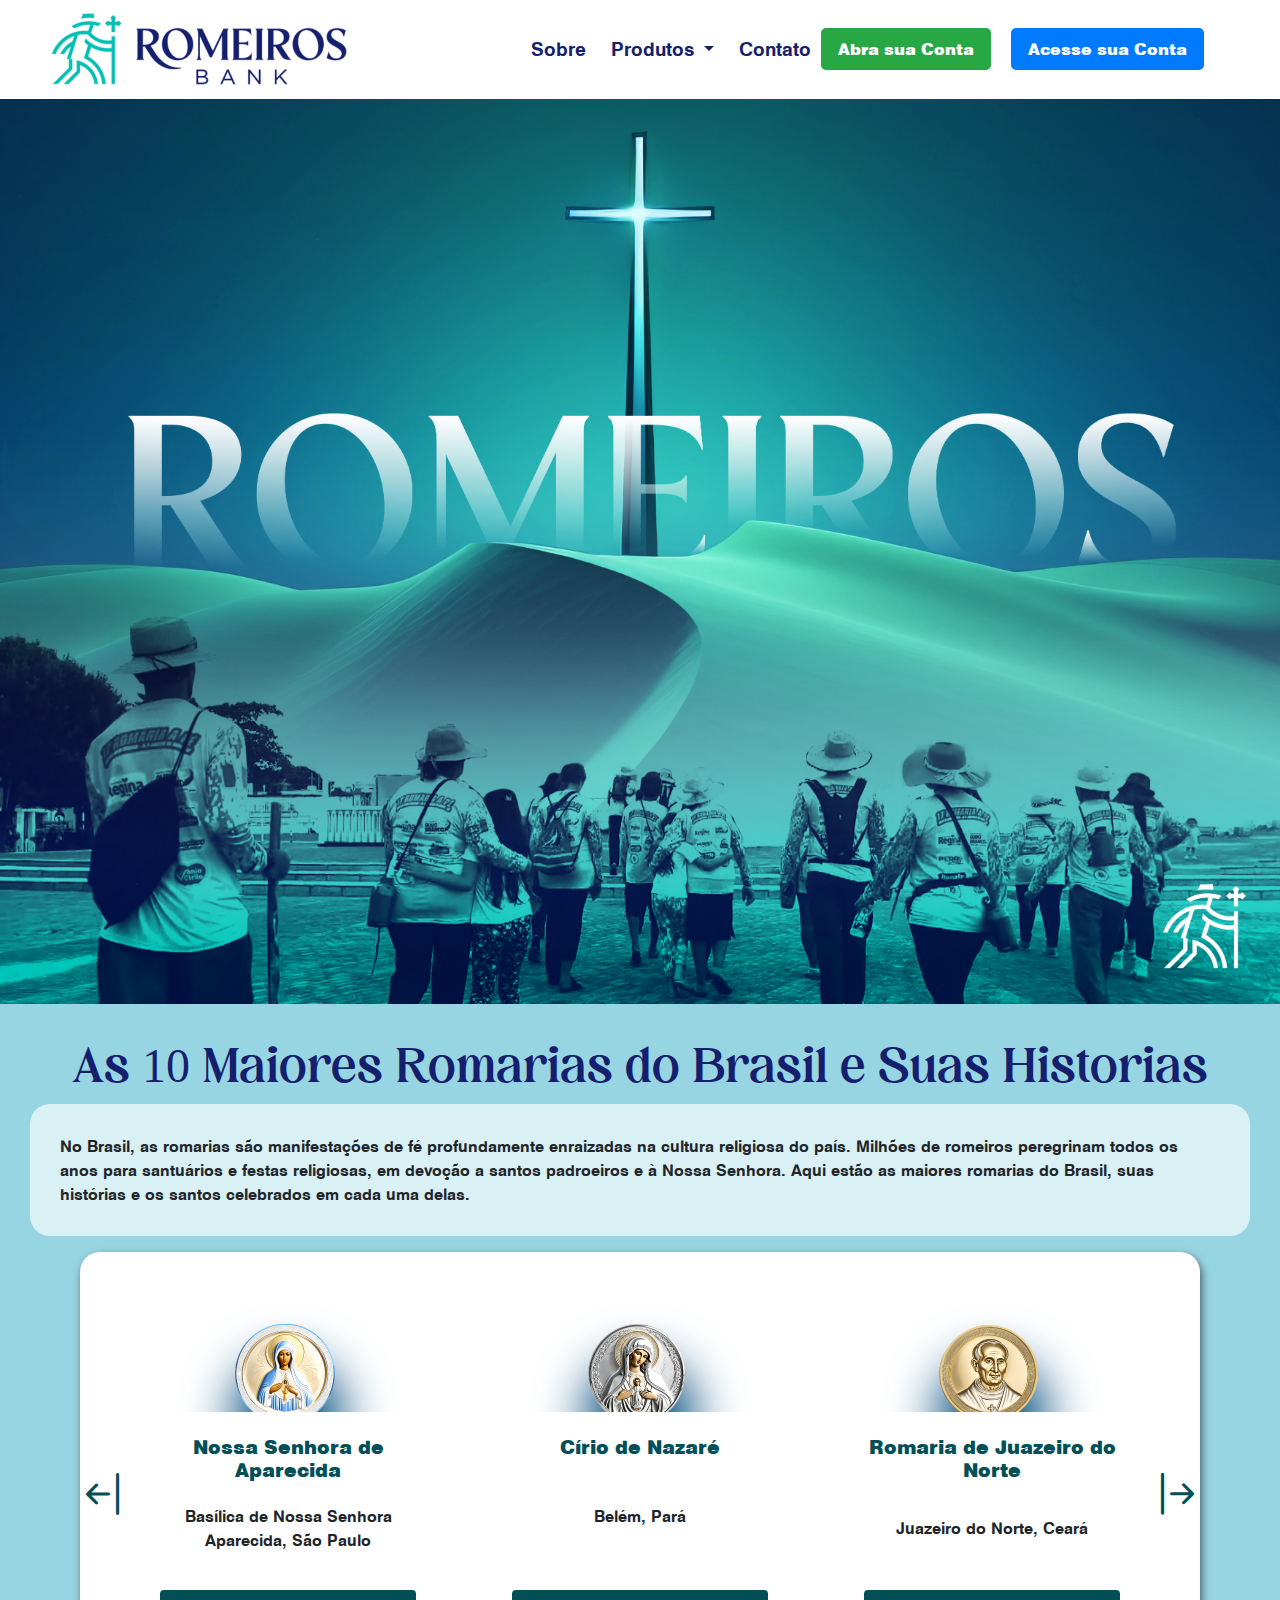
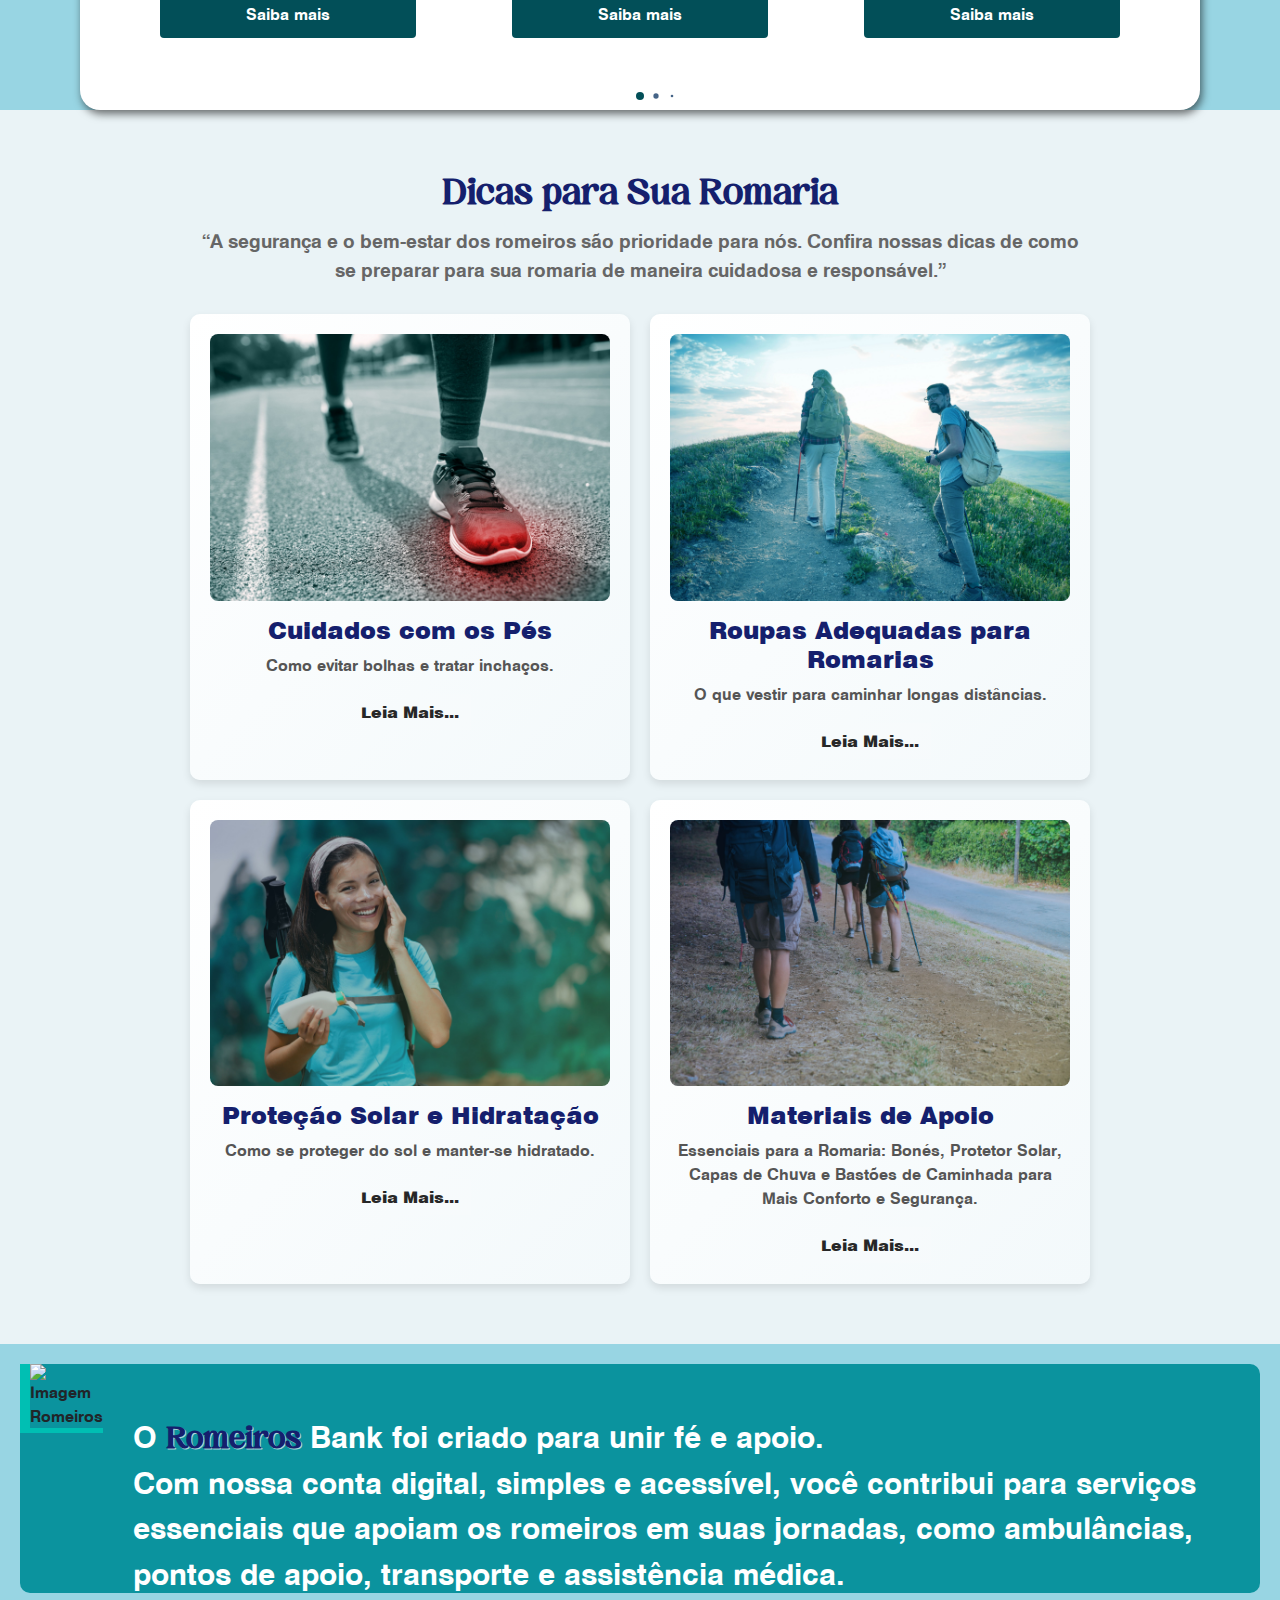
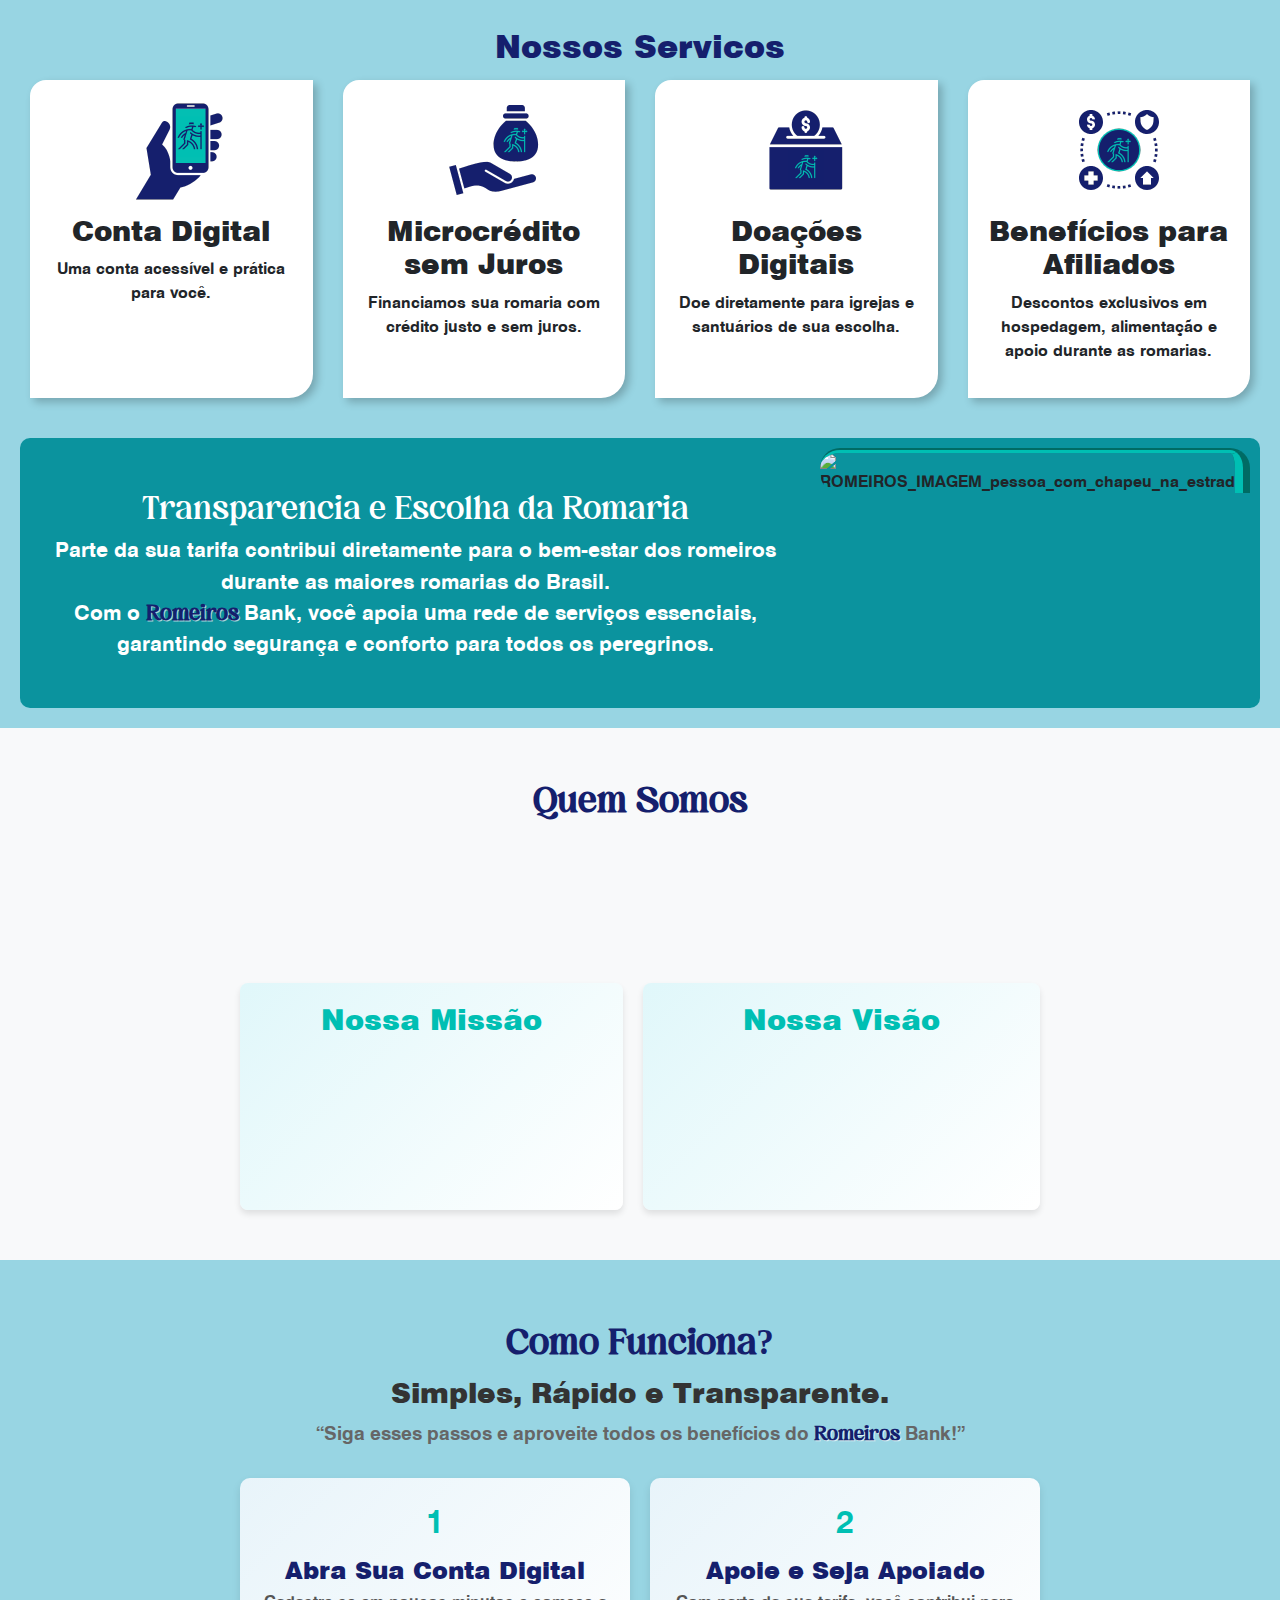
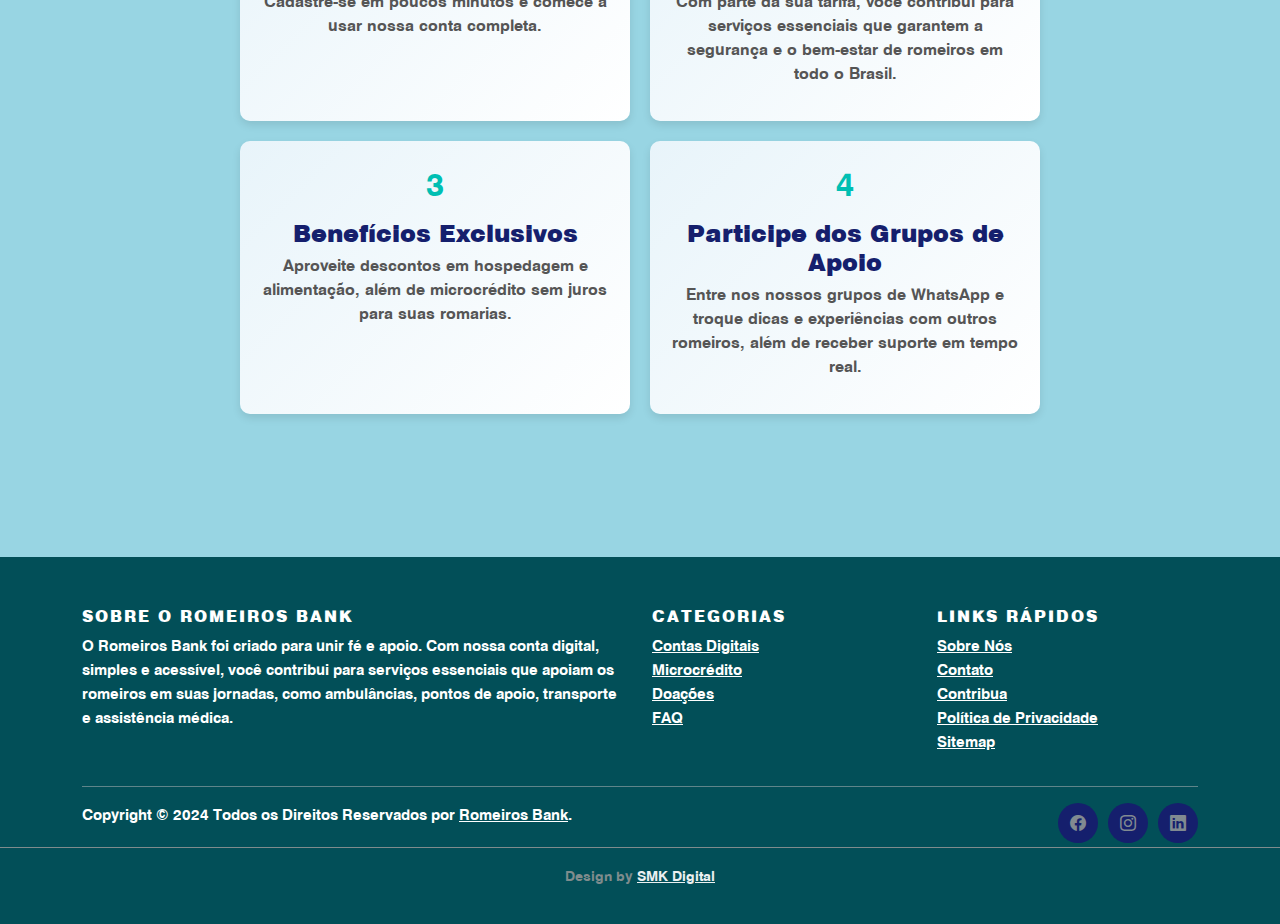
==== commit 11ffab82: "feat: ajusta responsividade navbar" ====
--- a/index.html
+++ b/index.html
@@ -513,7 +513,11 @@
             <div class="row">
                 <div class="col-sm-12 col-md-6">
                     <h6>Sobre o Romeiros Bank</h6>
-                    <p class="text-justify">O Romeiros Bank é uma instituição financeira inovadora, comprometida em oferecer soluções acessíveis e eficientes para a sua jornada financeira. Com produtos adaptados às suas necessidades, estamos aqui para ajudar você a gerenciar suas finanças de forma simples e segura.</p>
+                    <p class="text-justify">
+                        O Romeiros Bank foi criado para unir fé e apoio. 
+                        Com nossa conta digital, simples e acessível, você contribui para serviços essenciais que apoiam os romeiros em suas jornadas, 
+                        como ambulâncias, pontos de apoio, transporte e assistência médica.
+                    </p>
                 </div>
     
                 <div class="col-xs-6 col-md-3">
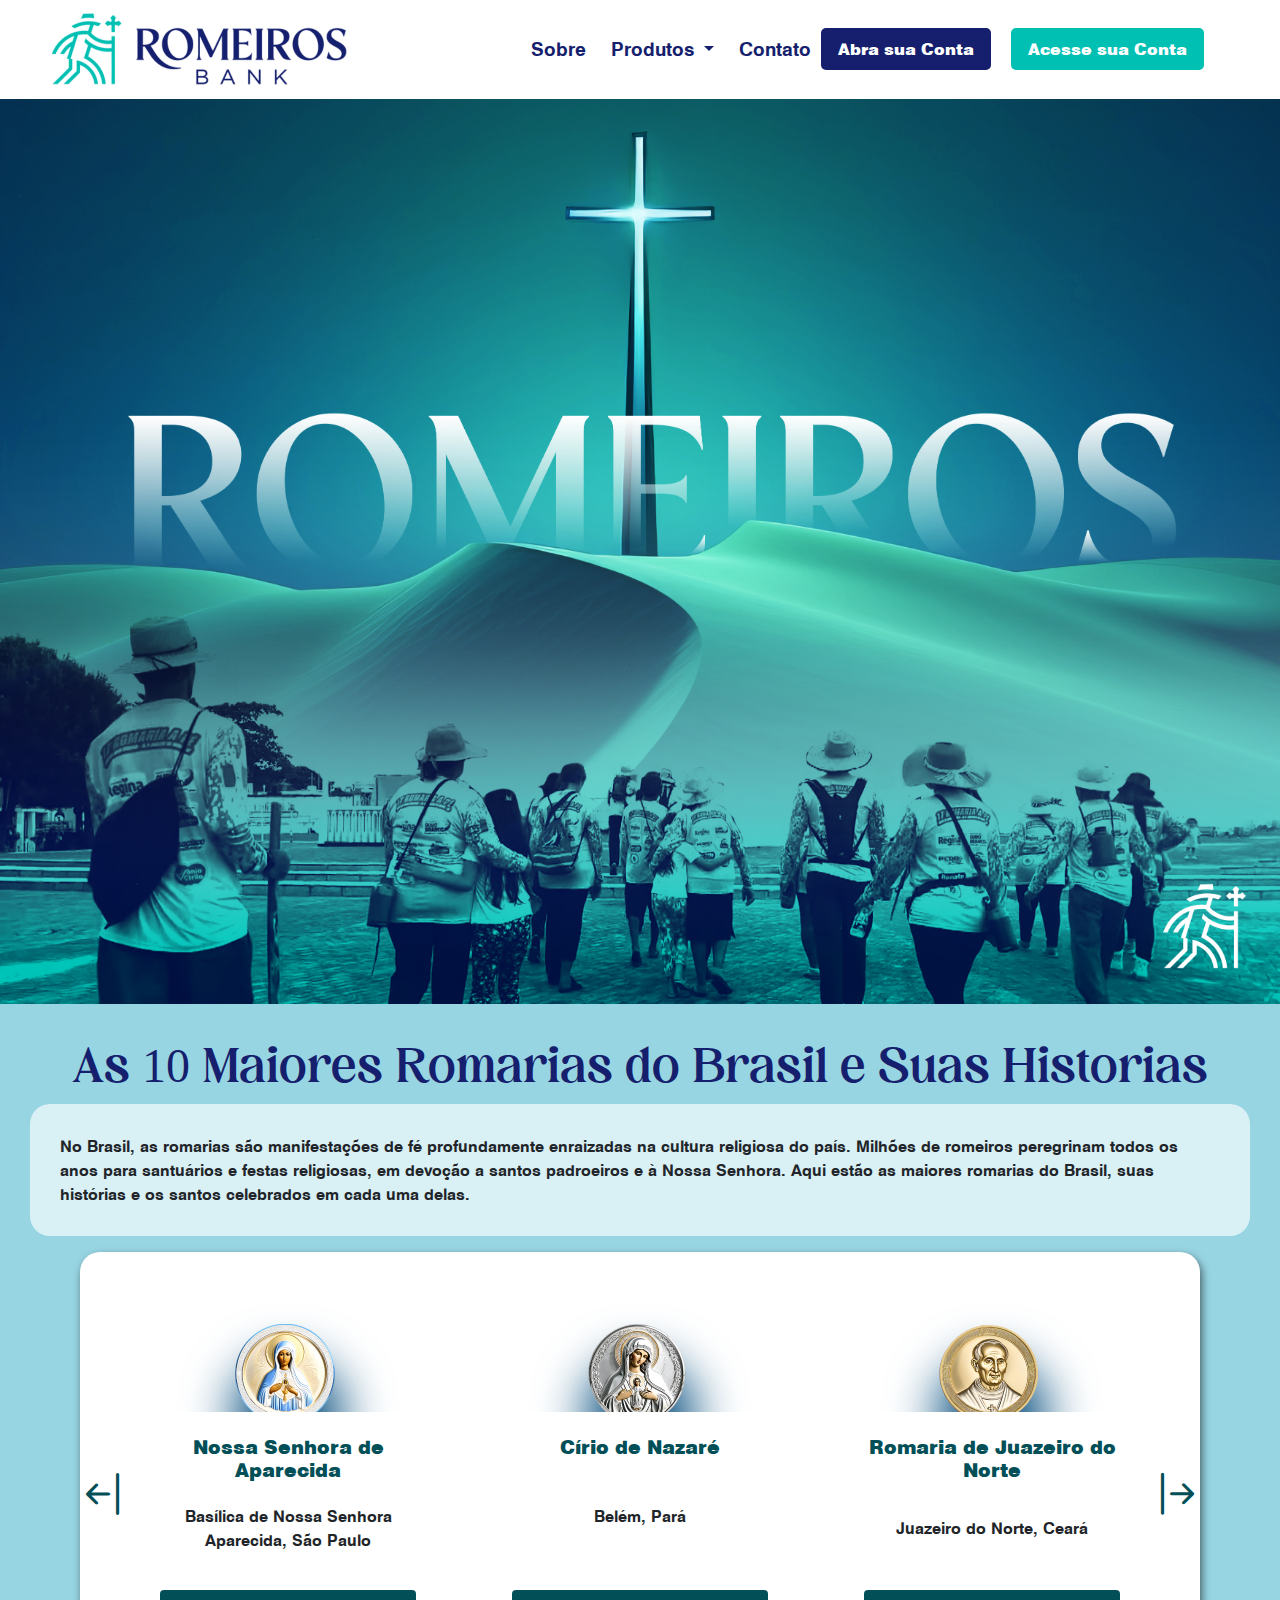
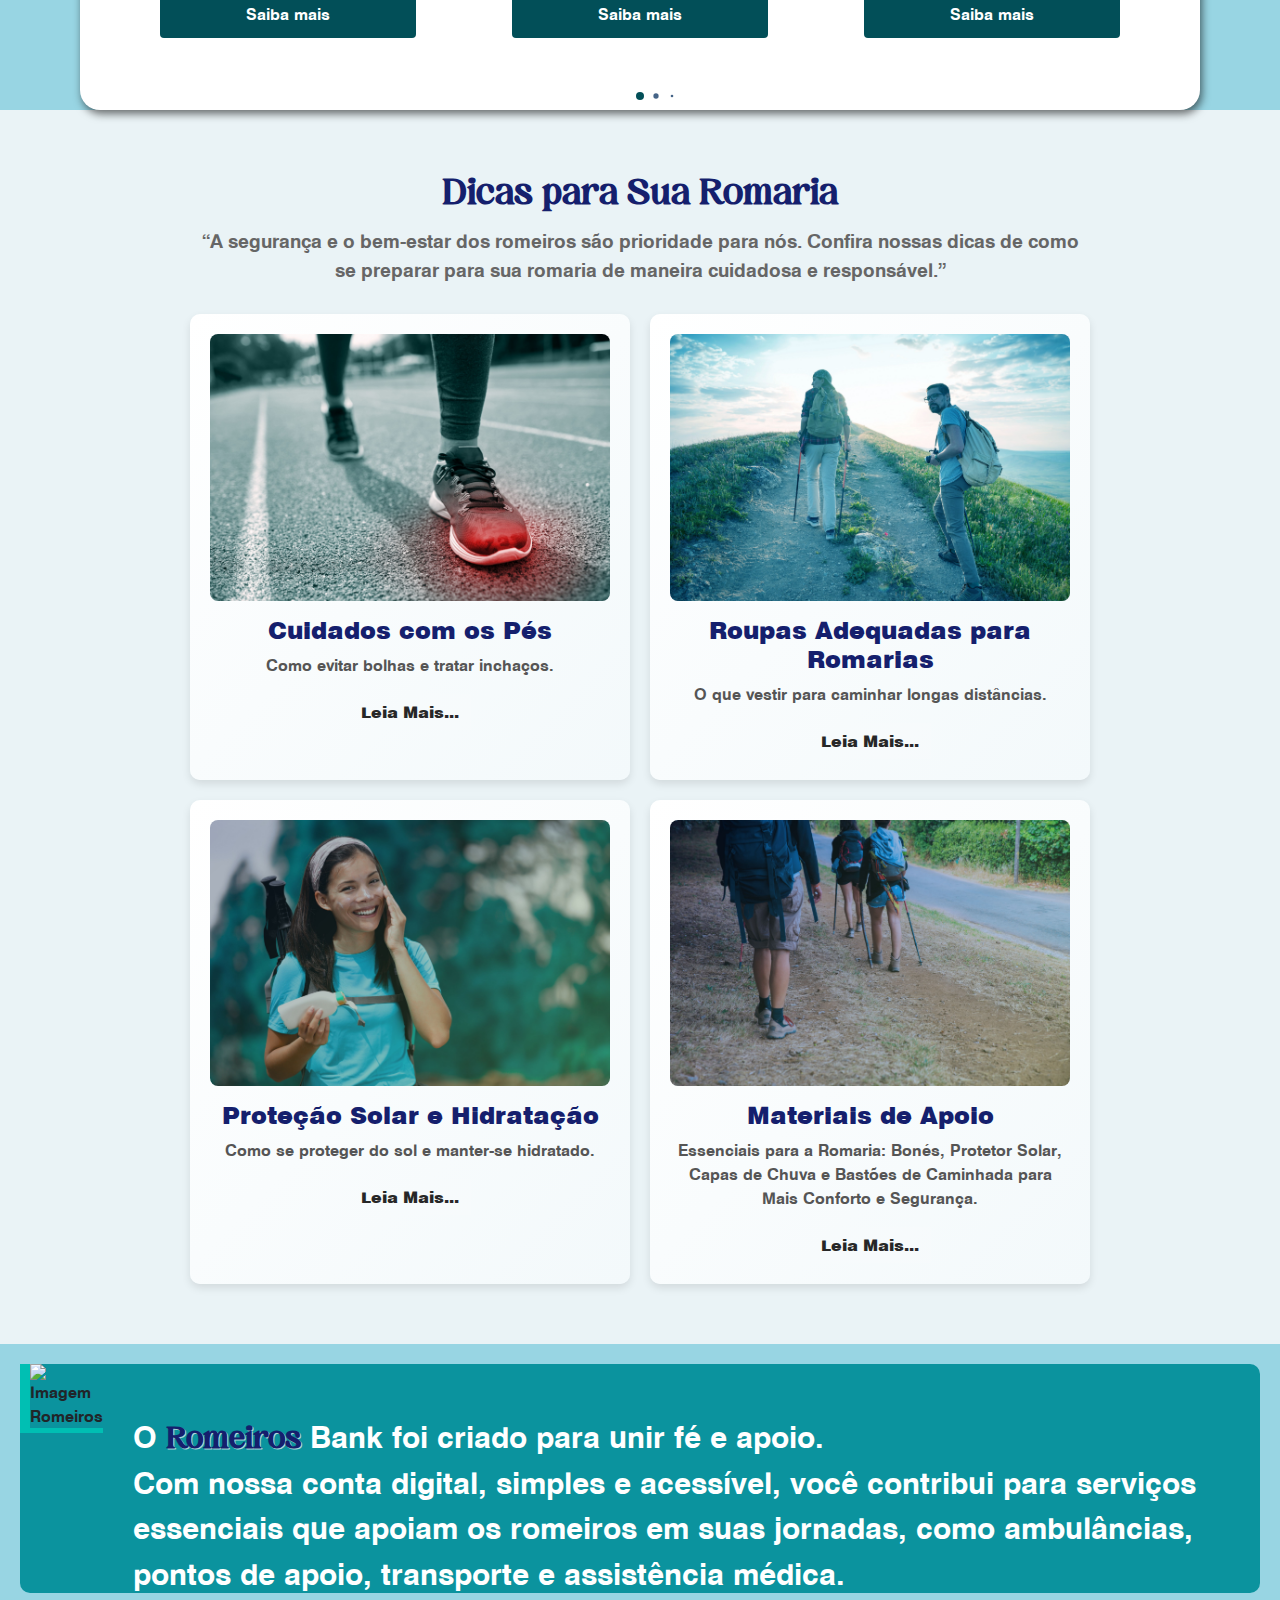
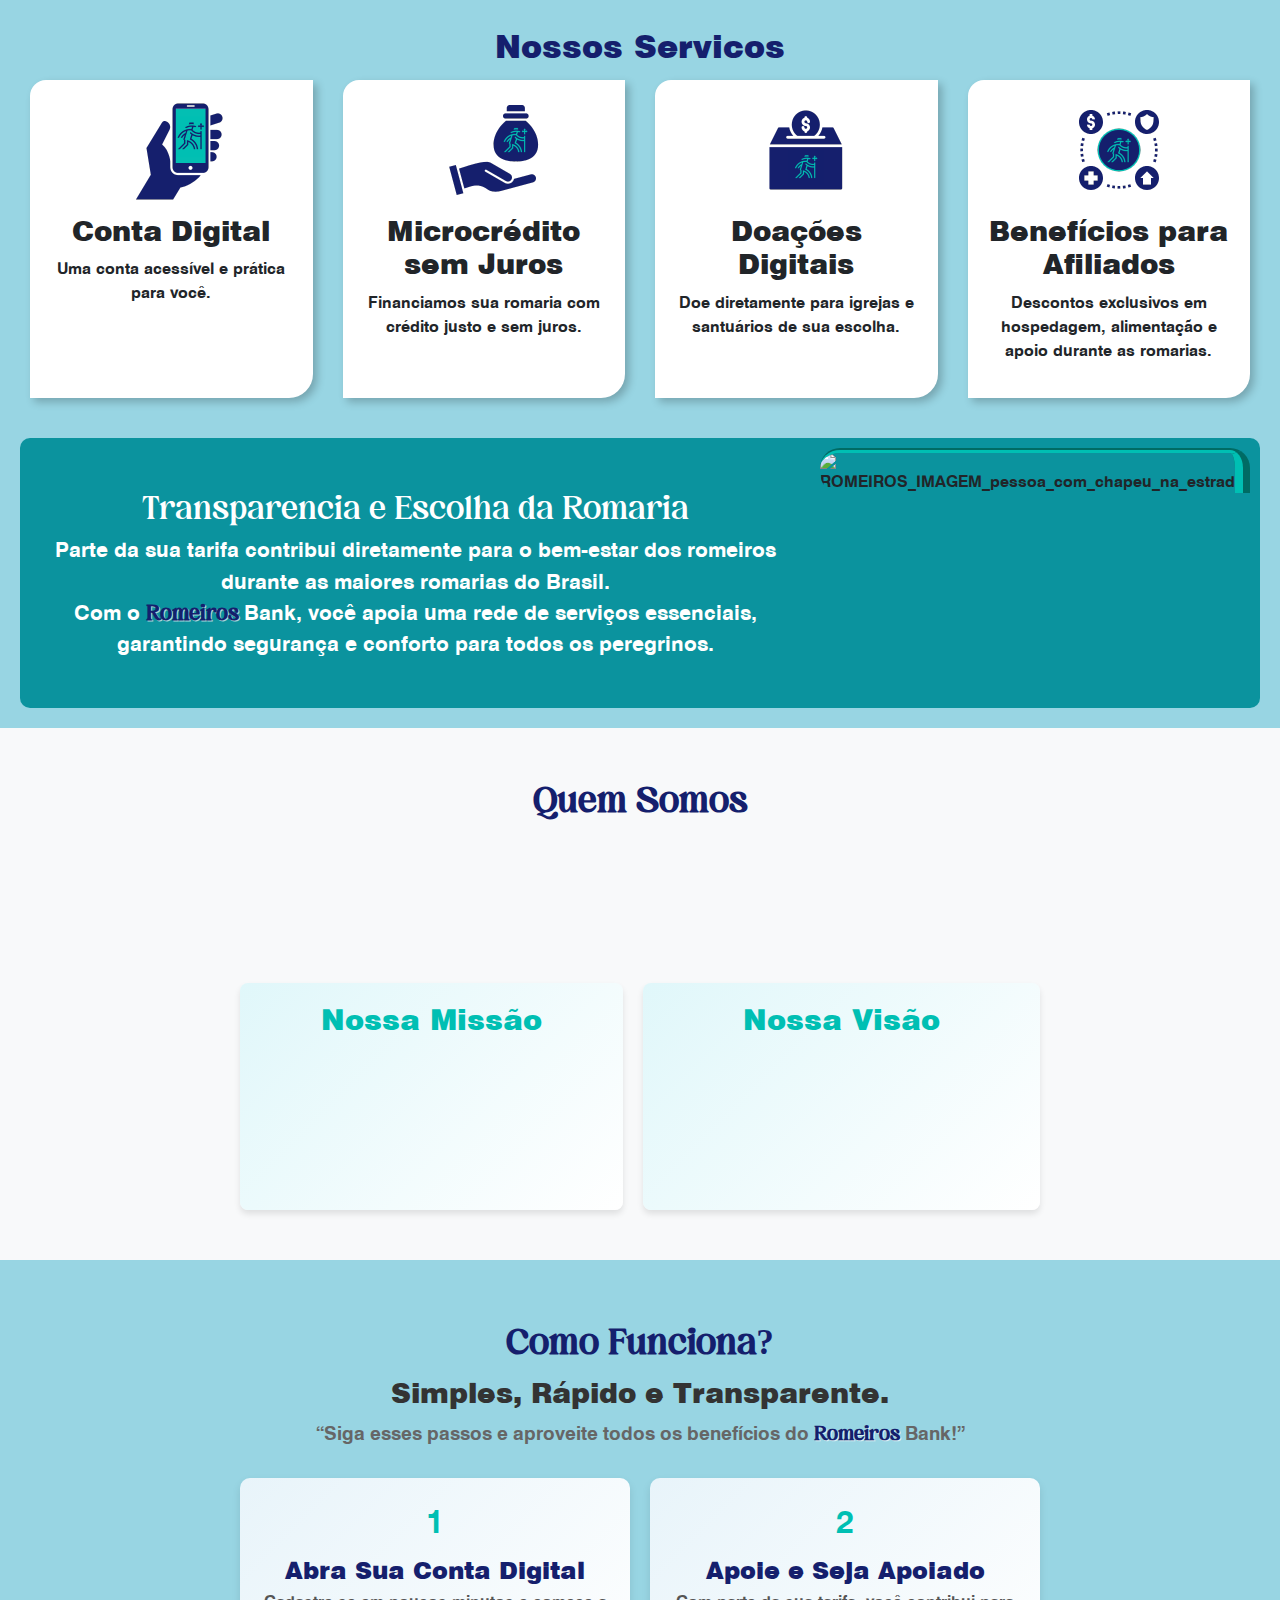
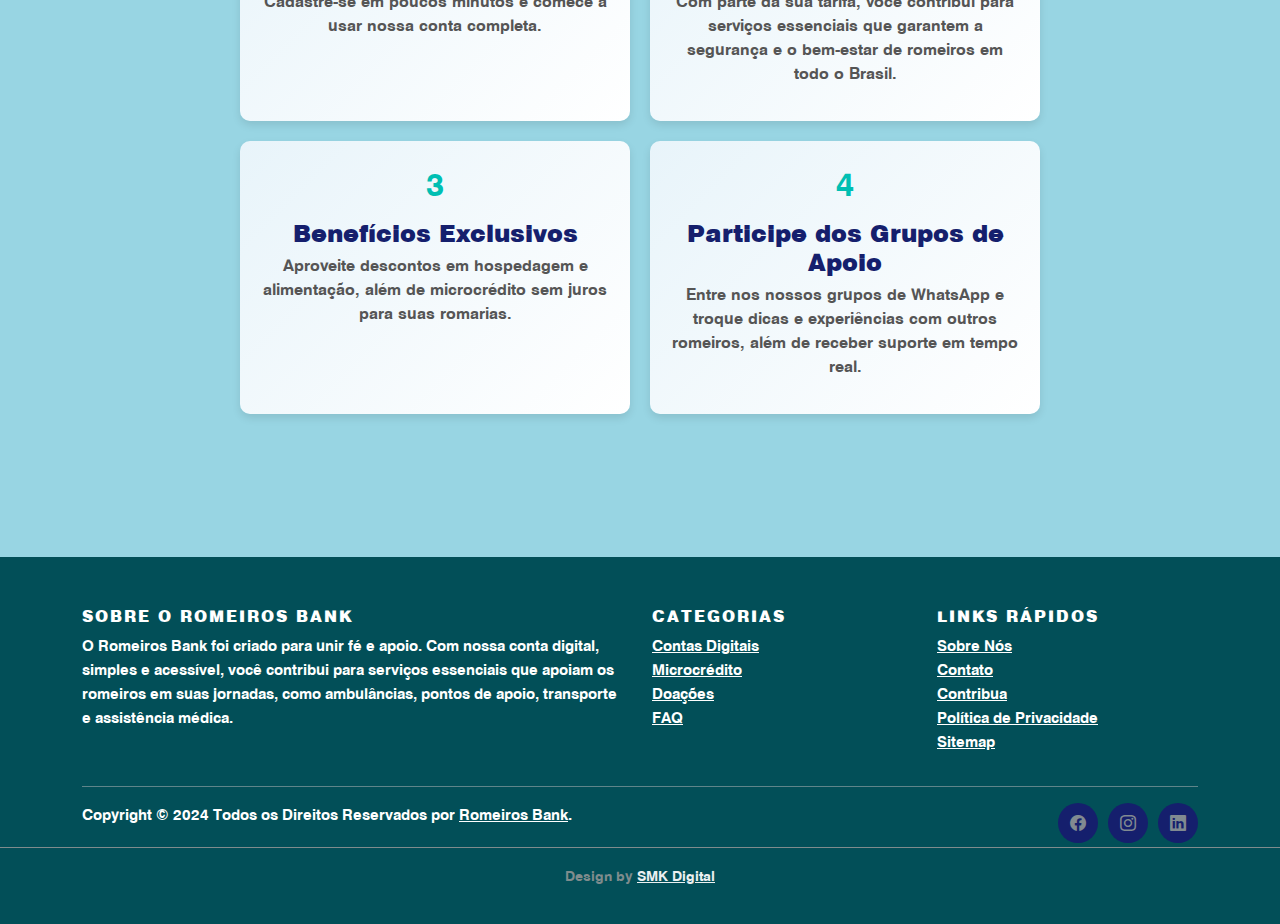
==== commit 93fc4ce7: "feat: adiciona página em construção" ====
--- a/index.html
+++ b/index.html
@@ -56,19 +56,19 @@
                                     Produtos
                                 </a>
                                 <ul class="dropdown-menu" aria-labelledby="servicesDropdown">
-                                    <li><a class="dropdown-item" href="#services1">Conta Digital</a></li>
-                                    <li><a class="dropdown-item" href="#services2">Microcrédito</a></li>
-                                    <li><a class="dropdown-item" href="#services3">Doações</a></li>
+                                    <li><a class="dropdown-item" href="under-construction.html">Conta Digital</a></li>
+                                    <li><a class="dropdown-item" href="under-construction.html">Microcrédito</a></li>
+                                    <li><a class="dropdown-item" href="under-construction.html">Doações</a></li>
                                 </ul>
                             </li>
                             <li class="nav-item">
                                 <a class="nav-link" href="#contact">Contato</a>
                             </li>
                             <li class="nav-item">
-                                <a href="#login" class="btn btn-open-account">Abra sua Conta</a>
+                                <a href="under-construction.html" class="btn btn-open-account">Abra sua Conta</a>
                             </li>
                             <li class="nav-item">
-                                <a href="#login" class="btn btn-access-account">Acesse sua Conta</a>
+                                <a href="under-construction.html" class="btn btn-access-account">Acesse sua Conta</a>
                             </li>
                         </ul>
                     </div>
@@ -83,7 +83,7 @@
             </div>
             <div class="container-hero">
                 <h1>Juntos nas Maiores Romarias do Brasil!</h1>
-                <a href="#services" class="btn cta-button animate__animated animate__fadeIn">Abra sua Conta</a>
+                <a href="under-construction.html" class="btn cta-button animate__animated animate__fadeIn">Abra sua Conta</a>
             </div>
             <!-- <p class="hero-description">
                 A conta digital que faz a diferença na sua vida e na jornada de milhares de romeiros.
@@ -406,7 +406,7 @@
                         essenciais, garantindo
                         segurança e conforto para todos os peregrinos.
                     </p>
-                    <a href="#open-account" class="btn cta-button animate__animated animate__fadeIn">Abra sua Conta
+                    <a href="under-construction.html" class="btn cta-button animate__animated animate__fadeIn">Abra sua Conta
                         Agora</a>
                 </div>
                 <!-- Imagem Animada ao Lado do Texto -->
@@ -503,7 +503,7 @@
                 </div>
 
                 <!-- Botão CTA -->
-                <a href="#signup" class="btn cta-button">Abra sua Conta Agora</a>
+                <a href="under-construction.html" class="btn cta-button">Abra sua Conta Agora</a>
             </div>
         </section>
     </main>
@@ -533,7 +533,7 @@
                 <div class="col-xs-6 col-md-3">
                     <h6>Links Rápidos</h6>
                     <ul class="footer-links">
-                        <li><a href="#sobre">Sobre Nós</a></li>
+                        <li><a href="#about">Sobre Nós</a></li>
                         <li><a href="#contato">Contato</a></li>
                         <li><a href="#contribuir">Contribua</a></li>
                         <li><a href="#politica-de-privacidade">Política de Privacidade</a></li>
@@ -554,7 +554,7 @@
                 <div class="col-md-4 col-sm-6 col-xs-12">
                     <ul class="social-icons">
                         <li><a class="facebook" href="#"><i class="bi bi-facebook"></i></a></li>
-                        <li><a class="instagram" href="#"><i class="bi bi-instagram"></i></a></li>
+                        <li><a class="instagram" href="https://www.instagram.com/romeiros.caminho.da.fe"><i class="bi bi-instagram"></i></a></li>
                         <li><a class="linkedin" href="#"><i class="bi bi-linkedin"></i></a></li>
                     </ul>
                 </div>
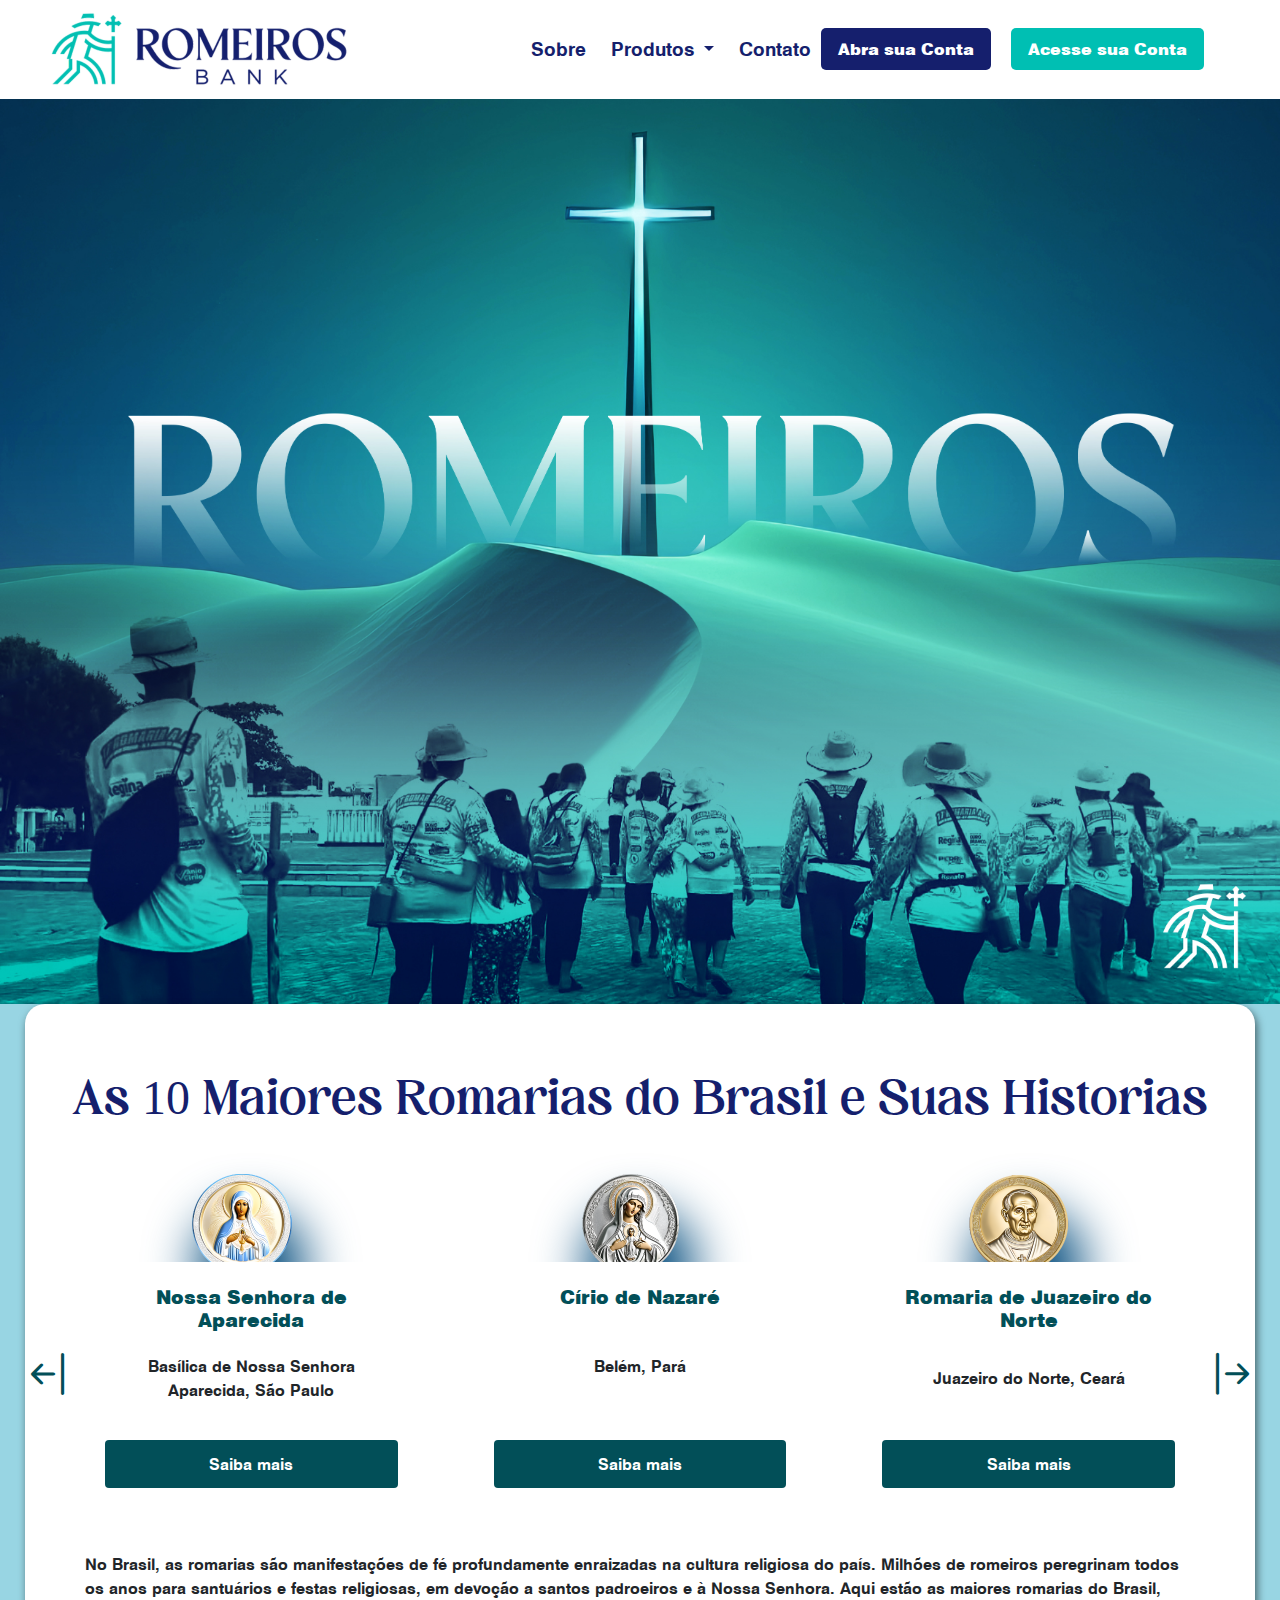
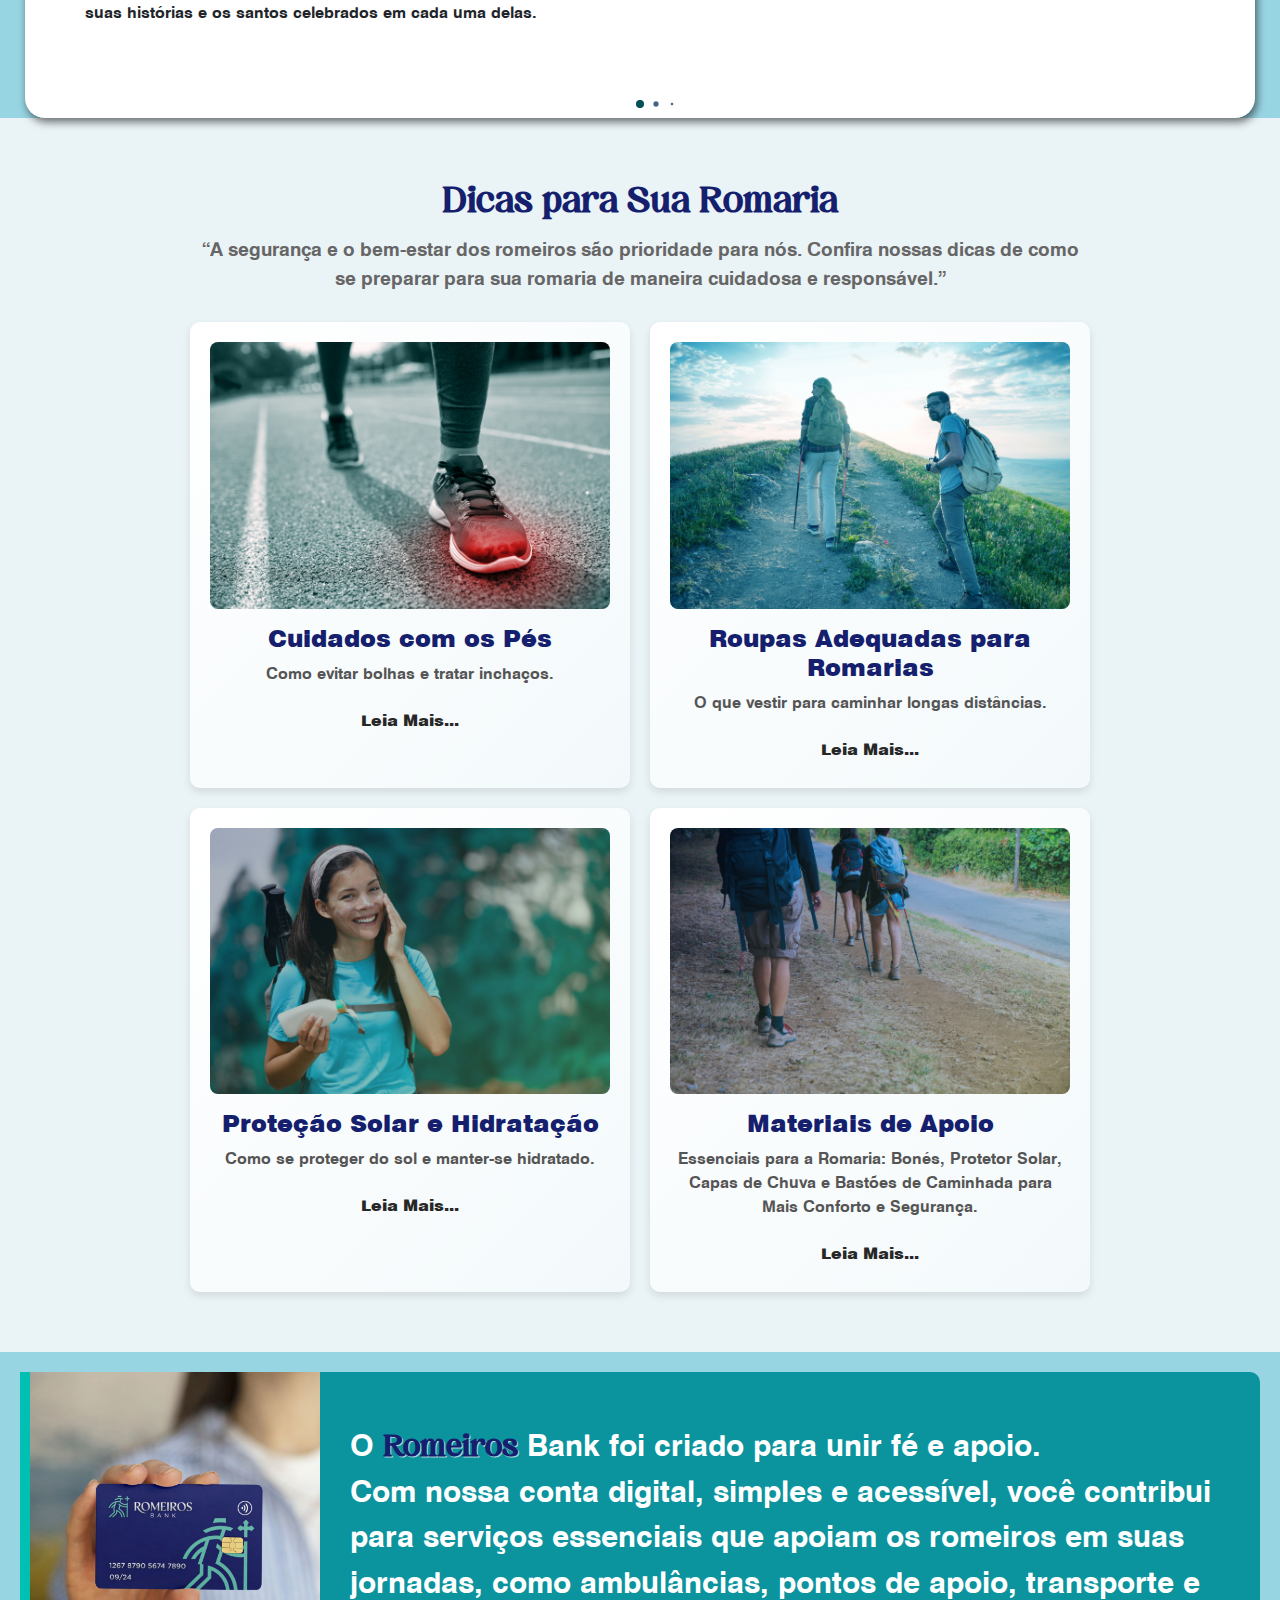
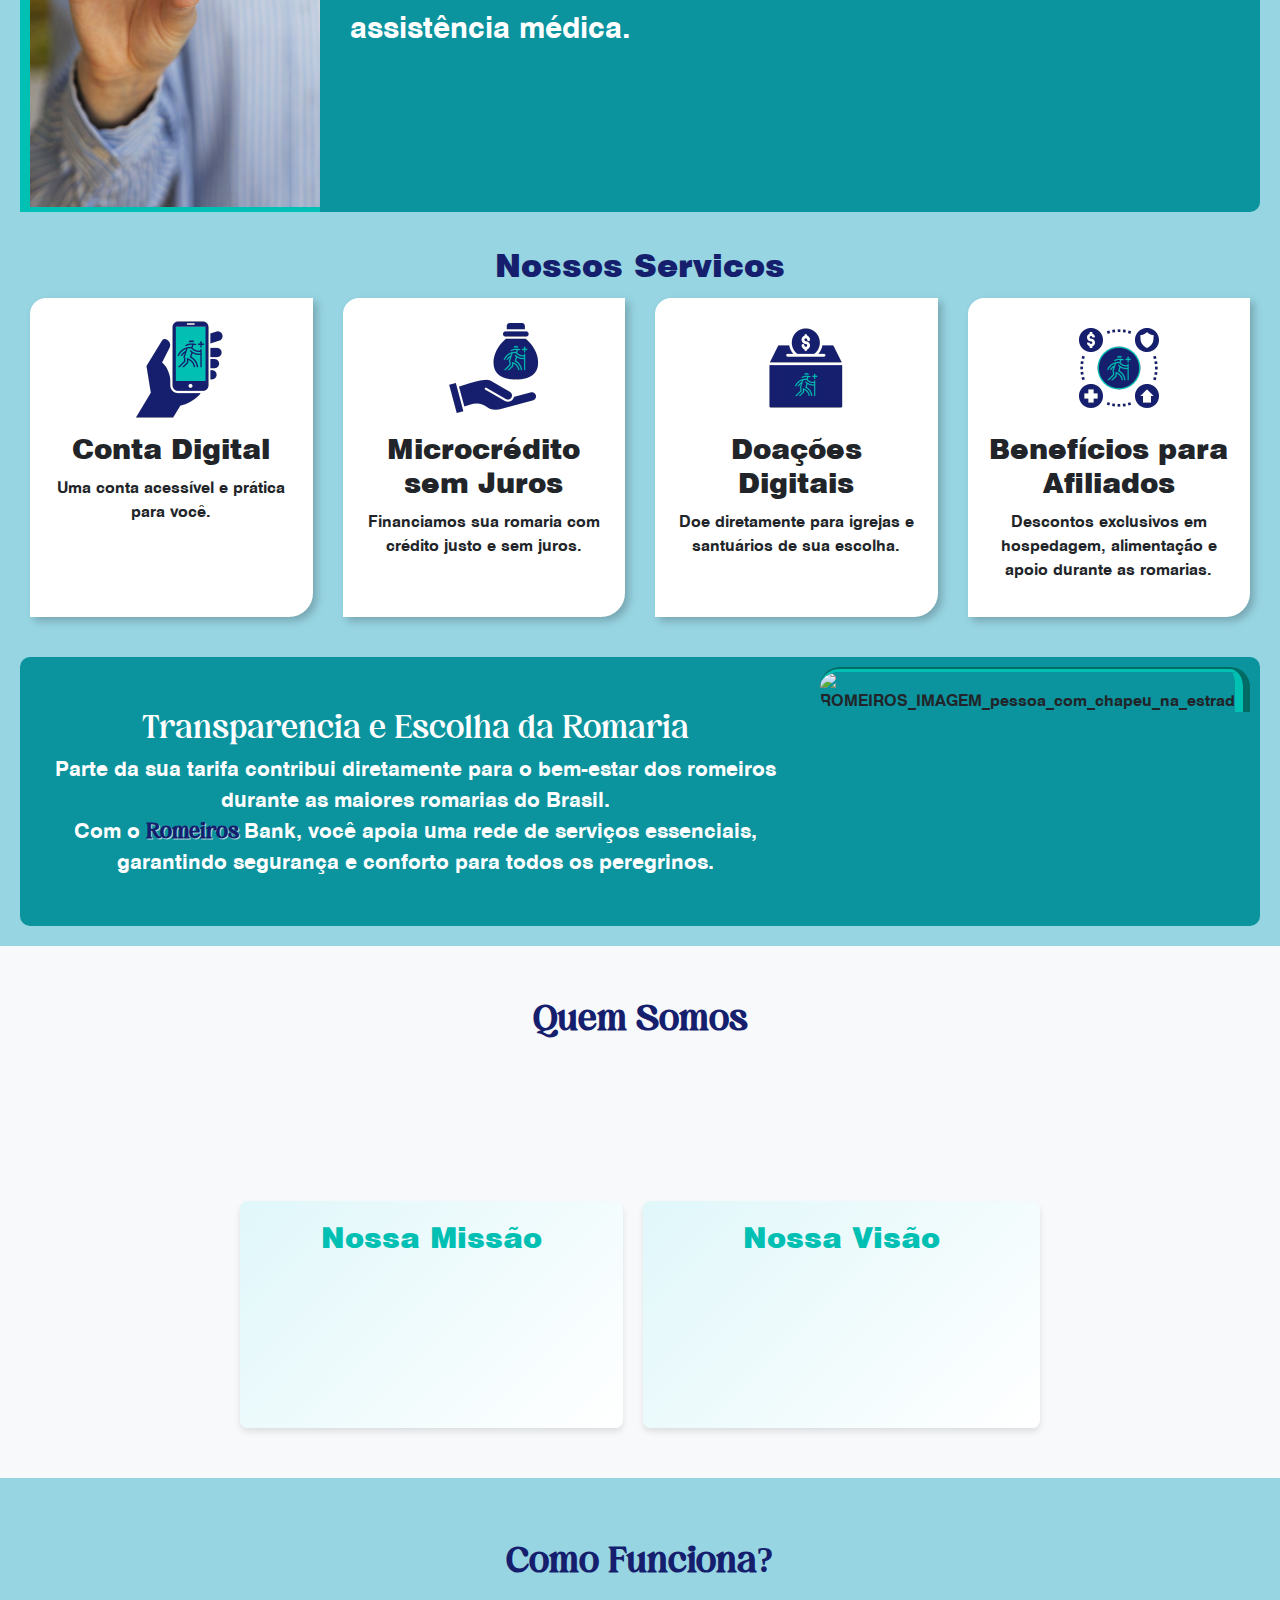
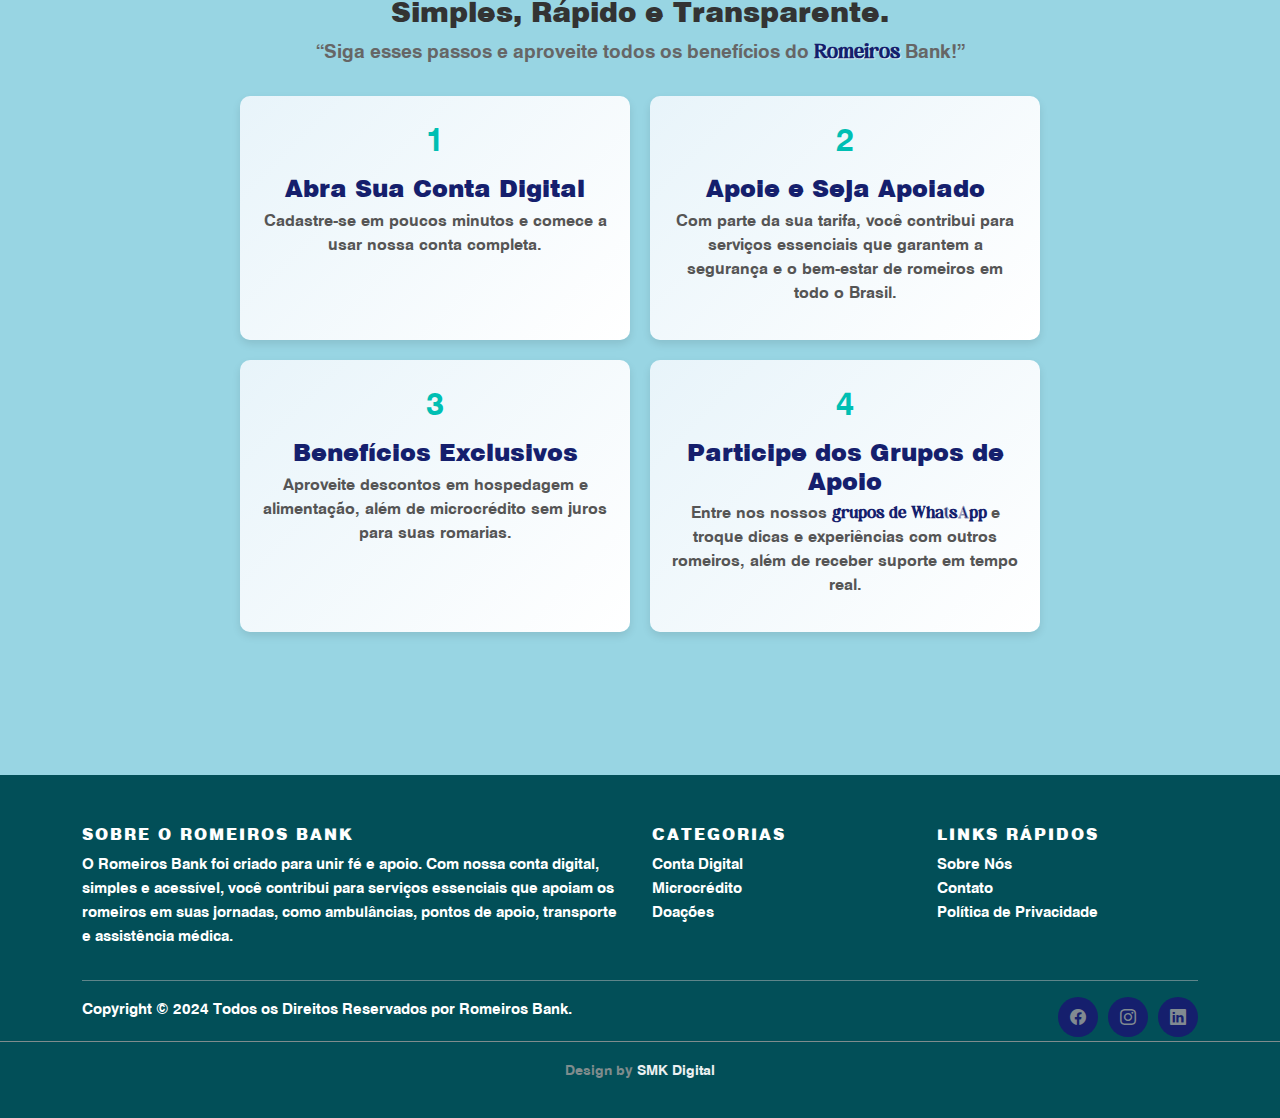
==== commit d16e47fc: "feat: inclui novas páginas e atualiza imagens" ====
--- a/index.html
+++ b/index.html
@@ -18,72 +18,16 @@
 </head>
 
 <body>
-    <header>
-        <div class="bg-dark text-white">
-            <!-- Navbar Offcanvas -->
-            <nav class="navbar navbar-expand-lg navbar-dark">
-                <div class="container-nav d-flex align-items-center">
-                    <!-- Logo -->
-                    <a href="#" class="logo">
-                        <img src="assets/img/logo-romeiros-bank-vertical.png" alt="Logo Romeiros Bank"
-                            class="img-fluid">
-                    </a>
-
-                    <!-- Toggle Button for Offcanvas -->
-                    <button class="navbar-toggler" type="button" data-bs-toggle="offcanvas"
-                        data-bs-target="#offcanvasNavbar" aria-controls="offcanvasNavbar">
-                        <span class="navbar-toggler-icon"></span>
-                    </button>
-                </div>
-
-                <!-- Offcanvas Menu -->
-                <div class="offcanvas offcanvas-end" tabindex="-1" id="offcanvasNavbar"
-                    aria-labelledby="offcanvasNavbarLabel">
-                    <div class="offcanvas-header">
-                        <img src="assets/img/logo-romeiros-bank-vertical.png" alt="Romeiros Bank"
-                            class="img-fluid offcanvas-title" id="offcanvasNavbarLabel">
-                        <button type="button" class="btn-close text-reset" data-bs-dismiss="offcanvas"
-                            aria-label="Close"></button>
-                    </div>
-                    <div class="offcanvas-body">
-                        <ul class="navbar-nav justify-content-end flex-grow-1 pe-3">
-                            <li class="nav-item">
-                                <a class="nav-link" href="#about">Sobre</a>
-                            </li>
-                            <li class="nav-item dropdown">
-                                <a class="nav-link dropdown-toggle" href="#" id="servicesDropdown" role="button"
-                                    data-bs-toggle="dropdown" aria-expanded="false">
-                                    Produtos
-                                </a>
-                                <ul class="dropdown-menu" aria-labelledby="servicesDropdown">
-                                    <li><a class="dropdown-item" href="under-construction.html">Conta Digital</a></li>
-                                    <li><a class="dropdown-item" href="under-construction.html">Microcrédito</a></li>
-                                    <li><a class="dropdown-item" href="under-construction.html">Doações</a></li>
-                                </ul>
-                            </li>
-                            <li class="nav-item">
-                                <a class="nav-link" href="#contact">Contato</a>
-                            </li>
-                            <li class="nav-item">
-                                <a href="under-construction.html" class="btn btn-open-account">Abra sua Conta</a>
-                            </li>
-                            <li class="nav-item">
-                                <a href="under-construction.html" class="btn btn-access-account">Acesse sua Conta</a>
-                            </li>
-                        </ul>
-                    </div>
-                </div>
-            </nav>
-
-        </div>
-
+    <header id="header-placeholder"></header>
+
+    <main>
         <section id="home" class="hero">
             <div class="hero-background">
                 <img class="w-100" src="assets/img/ROMEIROS_imagem_romeiros_caminhando.jpg" alt="Hero Banner">
             </div>
             <div class="container-hero">
                 <h1>Juntos nas Maiores Romarias do Brasil!</h1>
-                <a href="under-construction.html" class="btn cta-button animate__animated animate__fadeIn">Abra sua Conta</a>
+                <!-- <a href="under-construction.html" class="btn cta-button animate__animated animate__fadeIn">Abra sua Conta</a> -->
             </div>
             <!-- <p class="hero-description">
                 A conta digital que faz a diferença na sua vida e na jornada de milhares de romeiros.
@@ -92,21 +36,13 @@
             </p> -->
         </section>
 
-    </header>
-
-    <main>
         <section class="romarias">
-            <h1 class="card__title">As 10 Maiores Romarias do Brasil e Suas Historias</h1>
-            <p class="card__text">
-                No Brasil, as romarias são manifestações de fé profundamente enraizadas na cultura religiosa do país. 
-                Milhões de romeiros peregrinam todos os anos para santuários e festas religiosas, em devoção a santos padroeiros e à Nossa Senhora. 
-                Aqui estão as maiores romarias do Brasil, suas histórias e os santos celebrados em cada uma delas.
-            </p>
             <div class="container-romaria">
+                
                 <div class="card__container swiper ">
+                    <h2 class="card__title">As 10 Maiores Romarias do Brasil e Suas Historias</h2>
                     <div class="card__content">
                         <div class="swiper-wrapper">
-
                             <article class="card__article swiper-slide">
                                 <div class="card__image">
                                     <img src="assets/icons/romarias-nossa-senhora-aparecida.png" alt="icone-romarias"
@@ -119,7 +55,7 @@
                                         Basílica de Nossa Senhora Aparecida, São Paulo
                                     </p>
 
-                                    <a href="#" class="card__button">Saiba mais</a>
+                                    <a href="romarias.html#romaria-1" class="card__button">Saiba mais</a>
                                 </div>
                             </article>
 
@@ -280,6 +216,12 @@
 
                     <!-- Pagination -->
                     <div class="swiper-pagination"></div>
+
+                    <p class="card__text">
+                        No Brasil, as romarias são manifestações de fé profundamente enraizadas na cultura religiosa do país. 
+                        Milhões de romeiros peregrinam todos os anos para santuários e festas religiosas, em devoção a santos padroeiros e à Nossa Senhora. 
+                        Aqui estão as maiores romarias do Brasil, suas histórias e os santos celebrados em cada uma delas.
+                    </p>
                 </div>
             </div>
         </section>
@@ -345,7 +287,7 @@
             <div class="intro-content">
                 <!-- Imagem Animada de Fundo -->
                 <div class="animated-img">
-                    <img src="assets/img/ROMEIROS_IMAGEM_senhora_olhando_lado_transp.png" alt="Imagem Romeiros">
+                    <img src="assets/img/ROMEIROS_IMAGEM_CARTAO.jpg" alt="Imagem Romeiros">
                 </div>
                 <div class="intro-text">
                     <p>
@@ -354,6 +296,7 @@
                         apoiam os romeiros em suas jornadas,
                         como ambulâncias, pontos de apoio, transporte e assistência médica.
                     </p>
+                    <a href="under-construction.html" class="btn cta-button animate__animated animate__fadeIn">Abra sua Conta</a>
                 </div>
             </div>
         </section>
@@ -496,8 +439,15 @@
                         <span class="step-number">4</span>
                         <h3 class="step-title">Participe dos Grupos de Apoio</h3>
                         <p class="step-description">
-                            Entre nos nossos grupos de WhatsApp e troque dicas e experiências com outros romeiros, além
+                            Entre nos nossos 
+                            <span class="logo-span">
+                                <a href="https://l.instagram.com/?u=https%3A%2F%2Fchat.whatsapp.com%2FEE59TVEwiI36z0CJHzlZk3%3Ffbclid%3DPAZXh0bgNhZW0CMTEAAaaiLRMpdK4e6ynH0JDyqaTtJDKp0vNENzffVgdOdIeTbWZFzWvoPCod2dc_aem_eJKoWwk2sUmjoL9PIuyY9w&e=AT1yIYKeDASXicA_ClZ9DMs6batOeSnPszSV0VPY2WZhORI2rzYEJJFkZcJuxvzahkfrJmSy75F5BX8UZiO7I3OVyiza6wQ5cwOayUxra25NX40epTFolVo">
+                                    grupos de WhatsApp
+                                </a>
+                            </span> 
+                          e troque dicas e experiências com outros romeiros, além
                             de receber suporte em tempo real.
+
                         </p>
                     </div>
                 </div>
@@ -508,62 +458,7 @@
         </section>
     </main>
 
-    <footer class="site-footer">
-        <div class="container">
-            <div class="row">
-                <div class="col-sm-12 col-md-6">
-                    <h6>Sobre o Romeiros Bank</h6>
-                    <p class="text-justify">
-                        O Romeiros Bank foi criado para unir fé e apoio. 
-                        Com nossa conta digital, simples e acessível, você contribui para serviços essenciais que apoiam os romeiros em suas jornadas, 
-                        como ambulâncias, pontos de apoio, transporte e assistência médica.
-                    </p>
-                </div>
-    
-                <div class="col-xs-6 col-md-3">
-                    <h6>Categorias</h6>
-                    <ul class="footer-links">
-                        <li><a href="#contas">Contas Digitais</a></li>
-                        <li><a href="#microcredito">Microcrédito</a></li>
-                        <li><a href="#doacoes">Doações</a></li>
-                        <li><a href="#faq">FAQ</a></li>
-                    </ul>
-                </div>
-    
-                <div class="col-xs-6 col-md-3">
-                    <h6>Links Rápidos</h6>
-                    <ul class="footer-links">
-                        <li><a href="#about">Sobre Nós</a></li>
-                        <li><a href="#contato">Contato</a></li>
-                        <li><a href="#contribuir">Contribua</a></li>
-                        <li><a href="#politica-de-privacidade">Política de Privacidade</a></li>
-                        <li><a href="#sitemap">Sitemap</a></li>
-                    </ul>
-                </div>
-            </div>
-            <hr>
-        </div>
-        <div class="container">
-            <div class="row">
-                <div class="col-md-8 col-sm-6 col-xs-12">
-                    <p class="copyright-text">Copyright &copy; 2024 Todos os Direitos Reservados por 
-                        <a href="#">Romeiros Bank</a>.
-                    </p>
-                </div>
-    
-                <div class="col-md-4 col-sm-6 col-xs-12">
-                    <ul class="social-icons">
-                        <li><a class="facebook" href="#"><i class="bi bi-facebook"></i></a></li>
-                        <li><a class="instagram" href="https://www.instagram.com/romeiros.caminho.da.fe"><i class="bi bi-instagram"></i></a></li>
-                        <li><a class="linkedin" href="#"><i class="bi bi-linkedin"></i></a></li>
-                    </ul>
-                </div>
-            </div>
-        </div>
-        <div class="footer-credits">
-            <p>Design by <a href="https://smkdigital.com.br/" target="_blank">SMK Digital</a></p>
-        </div>
-    </footer>
+    <footer id="footer-placeholder"></footer>
 
     <!-- Lib -->
     <script src="https://ajax.googleapis.com/ajax/libs/jquery/3.7.1/jquery.min.js"></script>
--- a/assets/css/styles.css
+++ b/assets/css/styles.css
@@ -5,6 +5,7 @@
 @import 'header.css';
 @import 'hero.css';
 @import 'sections.css';
+@import 'romarias.css';
 @import 'buttons.css';
 @import 'footer.css';
 
@@ -30,3 +31,8 @@
     background-color: var(--light);
 }
 
+a{
+    text-decoration: none;
+    color: inherit;
+}
+
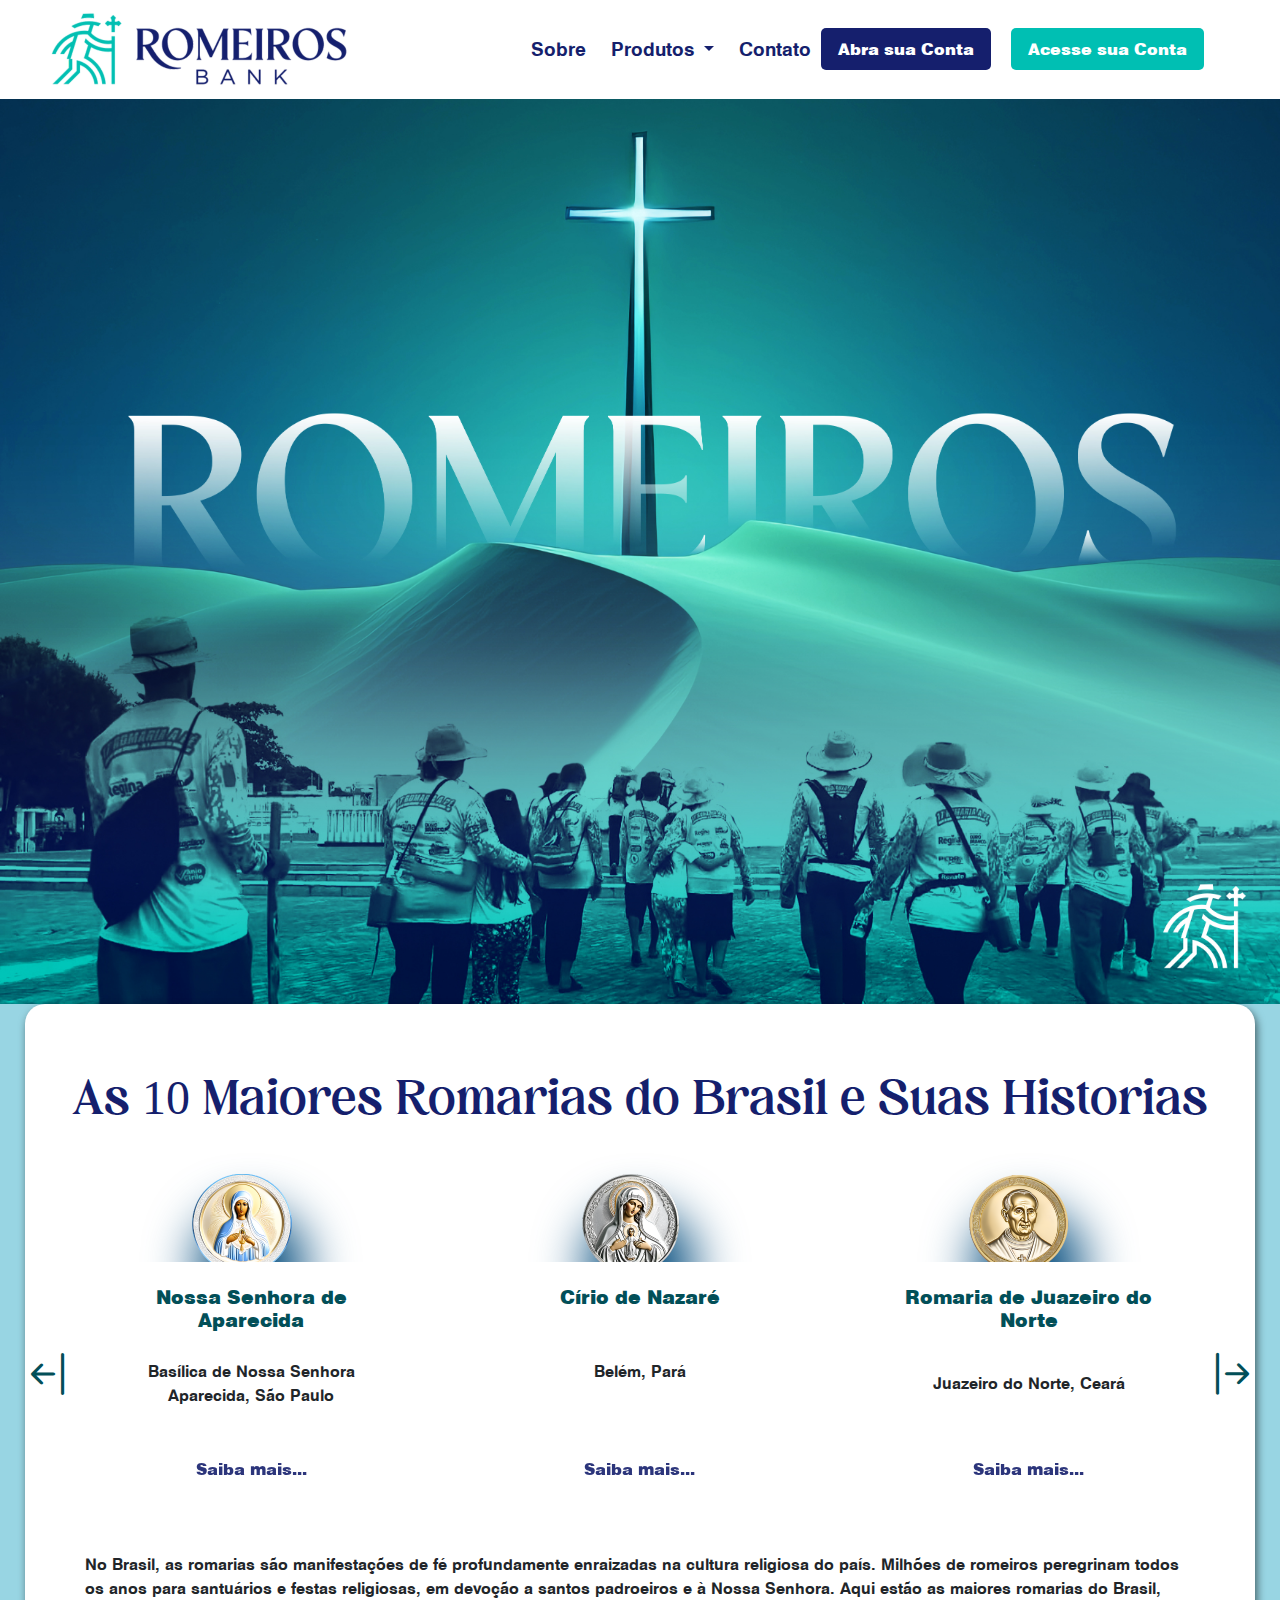
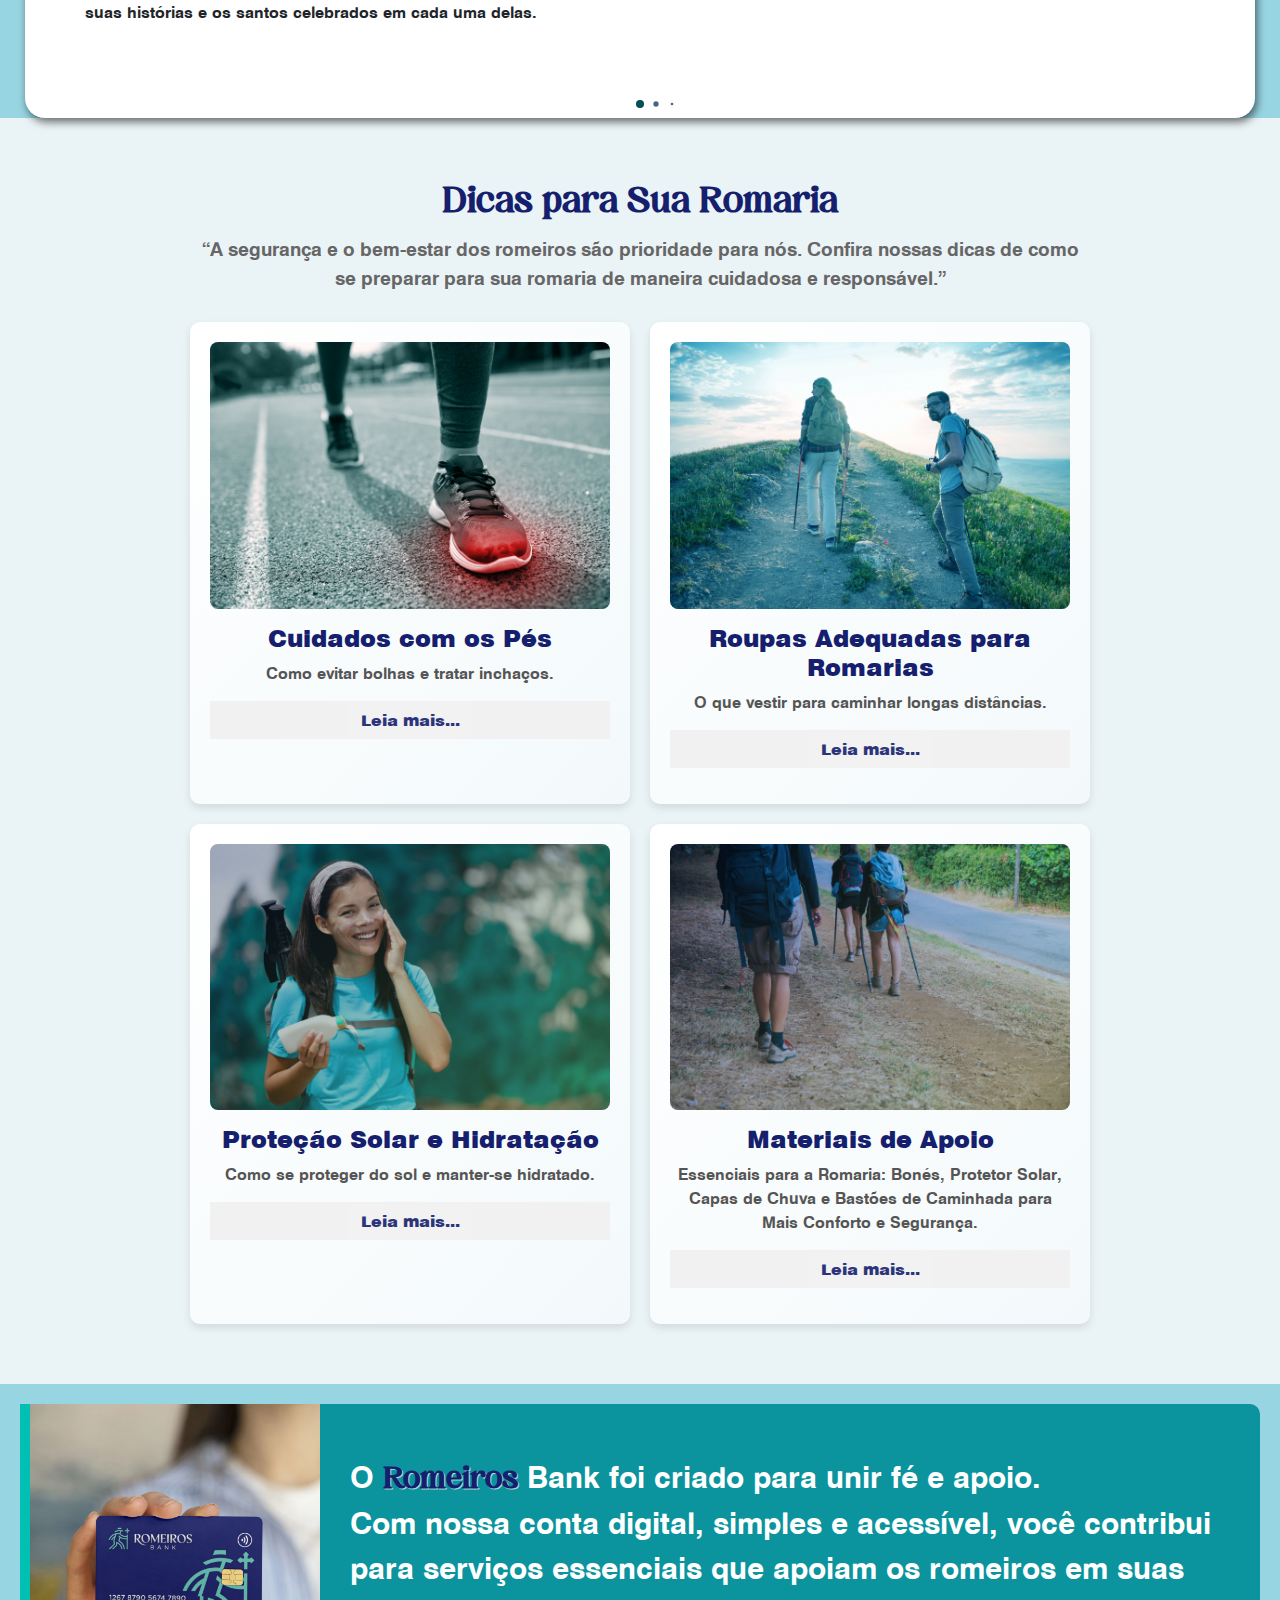
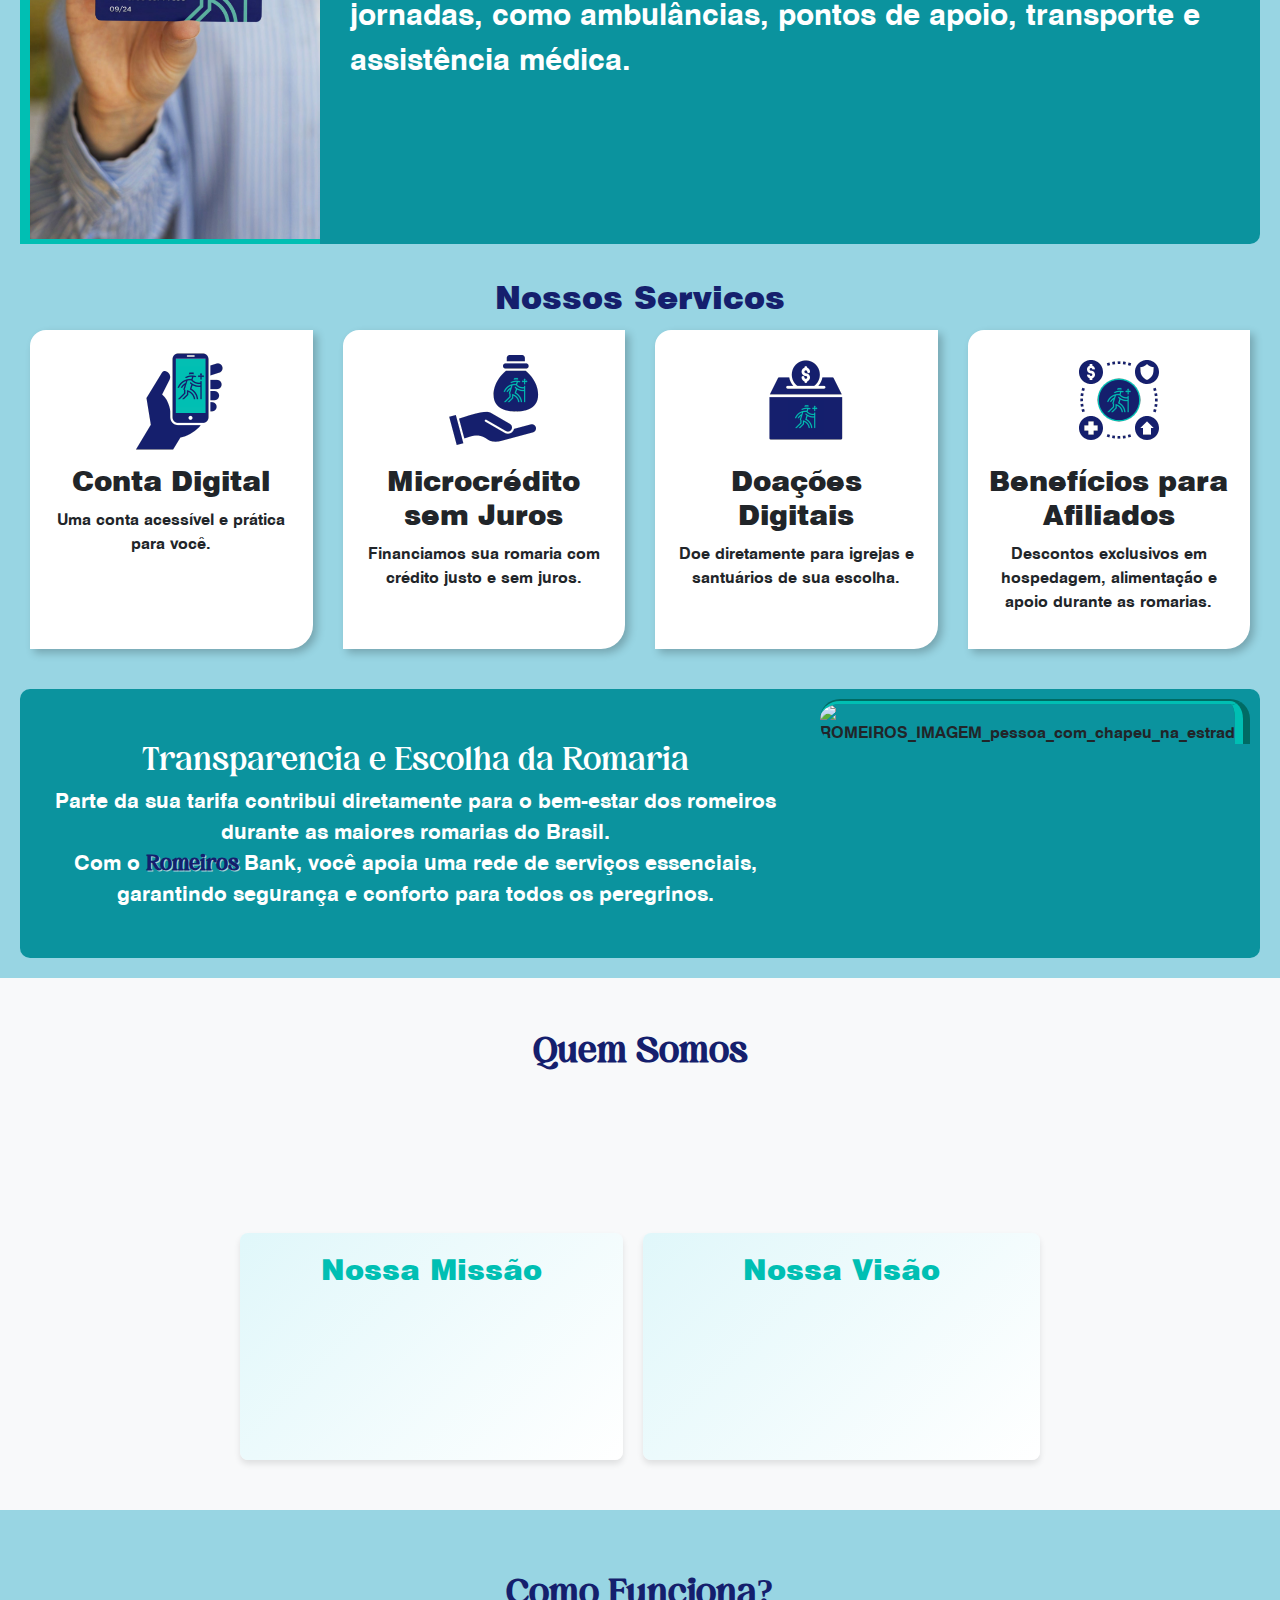
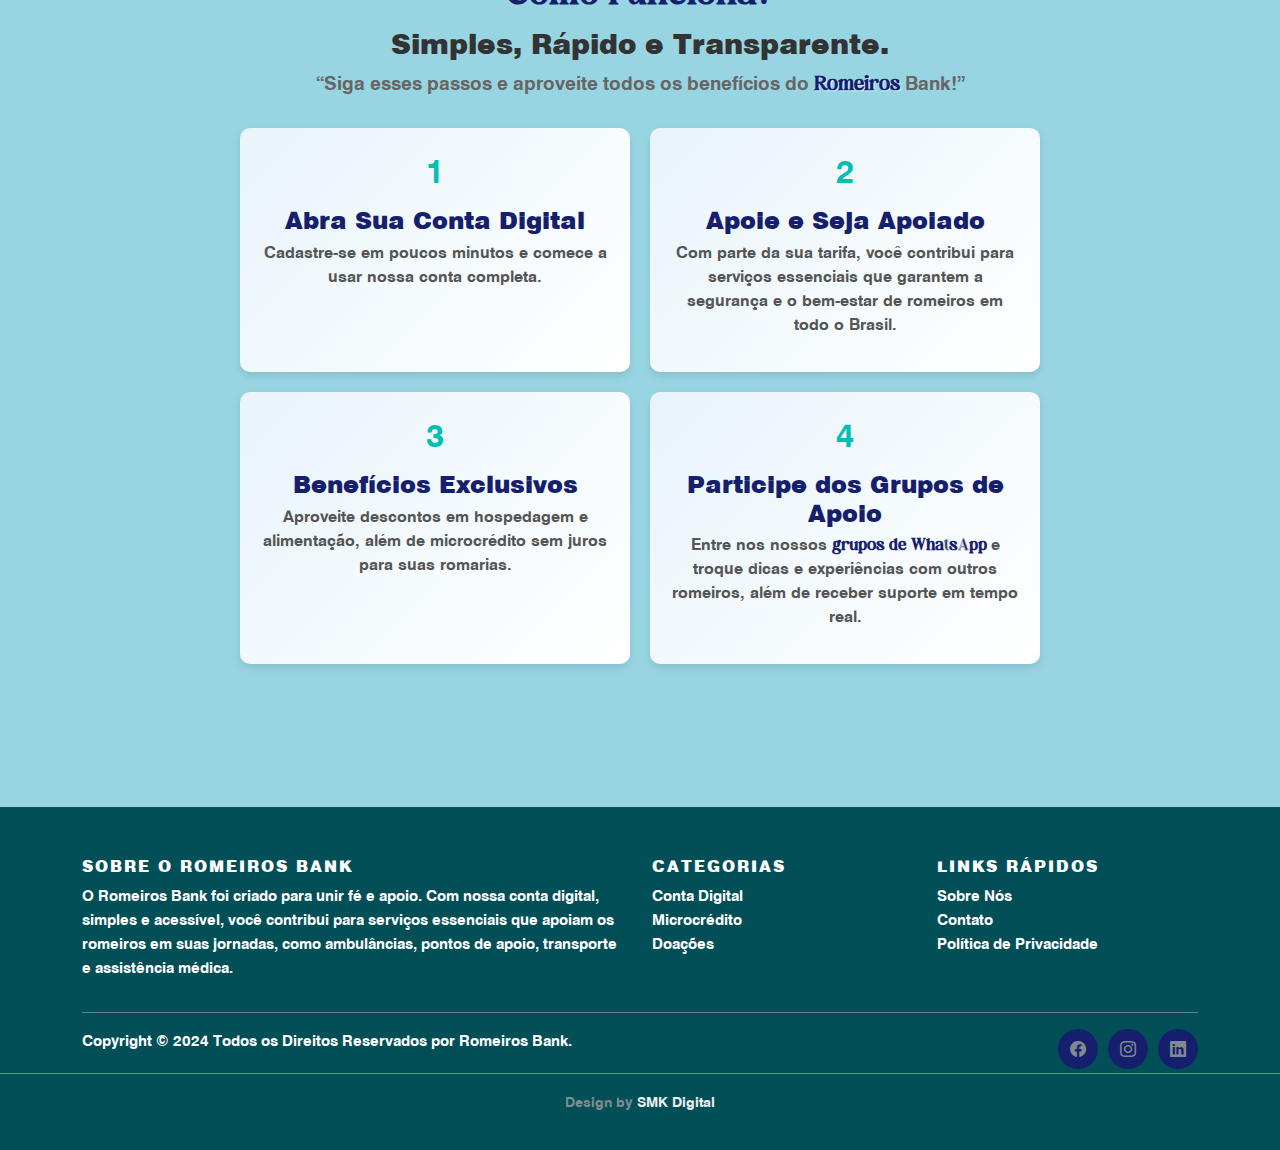
==== commit 992e07c0: "feat: atualiza códigos site" ====
--- a/index.html
+++ b/index.html
@@ -55,7 +55,7 @@
                                         Basílica de Nossa Senhora Aparecida, São Paulo
                                     </p>
 
-                                    <a href="romarias.html#romaria-1" class="card__button">Saiba mais</a>
+                                    <a href="romarias.html#romaria-1" class="btn btn-one"><span>Saiba mais...</span></a>
                                 </div>
                             </article>
 
@@ -71,7 +71,7 @@
                                         Belém, Pará
                                     </p>
 
-                                    <a href="#" class="card__button">Saiba mais</a>
+                                    <a href="#" class="btn btn-one"><span>Saiba mais...</span></a>
                                 </div>
                             </article>
 
@@ -87,7 +87,7 @@
                                         Juazeiro do Norte, Ceará
                                     </p>
 
-                                    <a href="#" class="card__button">Saiba mais</a>
+                                    <a href="#" class="btn btn-one"><span>Saiba mais...</span></a>
                                 </div>
                             </article>
 
@@ -103,7 +103,7 @@
                                         Trindade, Goiás
                                     </p>
 
-                                    <a href="#" class="card__button">Saiba mais</a>
+                                    <a href="#" class="btn btn-one"><span>Saiba mais...</span></a>
                                 </div>
                             </article>
 
@@ -119,7 +119,7 @@
                                         Bom Jesus da Lapa, Bahia
                                     </p>
 
-                                    <a href="#" class="card__button">Saiba mais</a>
+                                    <a href="#" class="btn btn-one"><span>Saiba mais...</span></a>
                                 </div>
                             </article>
 
@@ -135,7 +135,7 @@
                                         Rio de Janeiro, RJ
                                     </p>
 
-                                    <a href="#" class="card__button">Saiba mais</a>
+                                    <a href="#" class="btn btn-one"><span>Saiba mais...</span></a>
                                 </div>
                             </article>
 
@@ -151,7 +151,7 @@
                                         Canindé, Ceará
                                     </p>
 
-                                    <a href="#" class="card__button">Saiba mais</a>
+                                    <a href="#" class="btn btn-one"><span>Saiba mais...</span></a>
                                 </div>
                             </article>
 
@@ -167,7 +167,7 @@
                                         Salvador, Bahia
                                     </p>
 
-                                    <a href="#" class="card__button">Saiba mais</a>
+                                    <a href="#" class="btn btn-one"><span>Saiba mais...</span></a>
                                 </div>
                             </article>
 
@@ -183,7 +183,7 @@
                                         São José de Ribamar, Maranhão
                                     </p>
 
-                                    <a href="#" class="card__button">Saiba mais</a>
+                                    <a href="#" class="btn btn-one"><span>Saiba mais...</span></a>
                                 </div>
                             </article>
 
@@ -199,7 +199,7 @@
                                         Mogi das Cruzes, São Paulo
                                     </p>
 
-                                    <a href="#" class="card__button">Saiba mais</a>
+                                    <a href="#" class="btn btn-one"><span>Saiba mais...</span></a>
                                 </div>
                             </article>
                         </div>
@@ -243,7 +243,14 @@
                         </div>
                         <h3 class="article-title">Cuidados com os Pés</h3>
                         <p class="article-description">Como evitar bolhas e tratar inchaços.</p>
-                        <a href="#articles" class="btn btn-one"><span>Leia Mais...</span></a>
+                        
+                            <div class="accordion">
+                                <input type="checkbox" id="question-1">
+                                <label for="question-1" class="btn btn-one" id="question-1"><span>Leia mais...</span></label>
+                                <div class="accordion__content">
+                                    <p>An accordion is a UI pattern that lets users toggle sections of content, allowing them to expand or collapse information for a more compact and organized display. It’s commonly used for FAQs or grouped content.</p>
+                                </div>
+                            </div>
                     </div>
 
                     <!-- Artigo 2 -->
@@ -253,7 +260,13 @@
                         </div>
                         <h3 class="article-title">Roupas Adequadas para Romarias</h3>
                         <p class="article-description">O que vestir para caminhar longas distâncias.</p>
-                        <a href="#articles" class="btn btn-one"><span>Leia Mais...</span></a>
+                        <div class="accordion">
+                            <input type="checkbox" id="question-2">
+                            <label for="question-2" class="accordion__header btn btn-one" id="question-1"><span>Leia mais...</span></label>
+                            <div class="accordion__content">
+                                <p>An accordion is a UI pattern that lets users toggle sections of content, allowing them to expand or collapse information for a more compact and organized display. It’s commonly used for FAQs or grouped content.</p>
+                            </div>
+                        </div>
                     </div>
 
                     <!-- Artigo 3 -->
@@ -263,7 +276,13 @@
                         </div>
                         <h3 class="article-title">Proteção Solar e Hidratação</h3>
                         <p class="article-description">Como se proteger do sol e manter-se hidratado.</p>
-                        <a href="#articles" class="btn btn-one"><span>Leia Mais...</span></a>
+                        <div class="accordion">
+                            <input type="checkbox" id="question-3">
+                            <label for="question-3" class="accordion__header btn btn-one" id="question-1"><span>Leia mais...</span></label>
+                            <div class="accordion__content">
+                                <p>An accordion is a UI pattern that lets users toggle sections of content, allowing them to expand or collapse information for a more compact and organized display. It’s commonly used for FAQs or grouped content.</p>
+                            </div>
+                        </div>
                     </div>
 
                     <!-- Artigo 4 -->
@@ -274,7 +293,13 @@
                         <h3 class="article-title">Materiais de Apoio</h3>
                         <p class="article-description">Essenciais para a Romaria: Bonés, Protetor Solar, Capas de Chuva
                             e Bastões de Caminhada para Mais Conforto e Segurança.</p>
-                        <a href="#articles" class="btn btn-one"><span>Leia Mais...</span></a>
+                            <div class="accordion">
+                                <input type="checkbox" id="question-4">
+                                <label for="question-4" class="accordion__header btn btn-one" id="question-1"><span>Leia mais...</span></label>
+                                <div class="accordion__content">
+                                    <p>An accordion is a UI pattern that lets users toggle sections of content, allowing them to expand or collapse information for a more compact and organized display. It’s commonly used for FAQs or grouped content.</p>
+                                </div>
+                            </div>
                     </div>
                 </div>
 
--- a/assets/css/styles.css
+++ b/assets/css/styles.css
@@ -5,6 +5,7 @@
 @import 'header.css';
 @import 'hero.css';
 @import 'sections.css';
+@import 'articles.css';
 @import 'romarias.css';
 @import 'buttons.css';
 @import 'footer.css';
